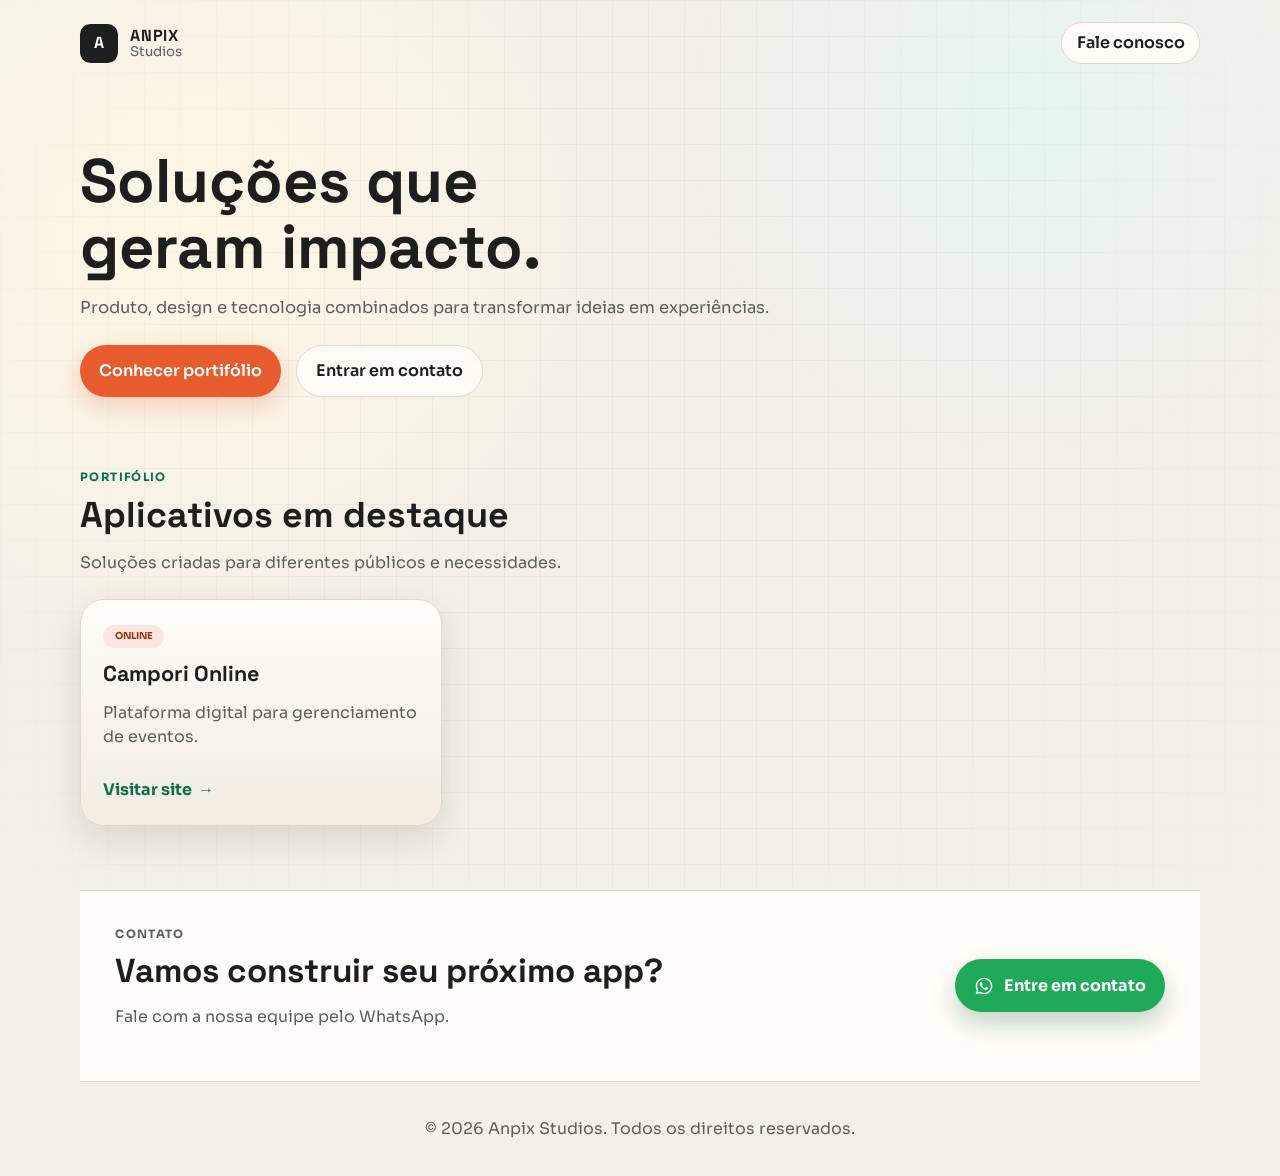
==== index.html @ c6283d39 "chore: improve texts" ====
<!doctype html>
<html lang="pt-BR">
  <head>
    <meta charset="UTF-8" />
    <meta name="viewport" content="width=device-width, initial-scale=1.0" />
    <title>Anpix Studios | Soluções que geram impacto</title>
    <meta
      name="description"
      content="Anpix Studios cria soluções digitais com foco na performance e experiência do usuário." />
    <link rel="preconnect" href="https://fonts.googleapis.com" />
    <link rel="preconnect" href="https://fonts.gstatic.com" crossorigin />
    <link
      href="https://fonts.googleapis.com/css2?family=Space+Grotesk:wght@400;500;700&family=Sora:wght@400;600;700&display=swap"
      rel="stylesheet"
    />
    <link rel="stylesheet" href="styles.css" />
  </head>
  <body>
    <div class="bg-pattern" aria-hidden="true"></div>

    <header class="hero">
      <nav class="topbar">
        <div class="logo" aria-label="Anpix Studios">
          <span class="logo-mark">A</span>
          <div class="logo-text">
            <strong>Anpix</strong>
            <small>Studios</small>
          </div>
        </div>
        <a class="contact-cta" href="#contato">Fale conosco</a>
      </nav>

      <section class="hero-content container">
        <!-- <p class="kicker">Anpix Studios</p> -->
        <h1>Soluções que geram impacto.</h1>
        <p> Produto, design e tecnologia combinados para transformar ideias em experiências. </p>
        <div class="hero-actions">
          <a href="#portfolio" class="btn btn-primary">Conhecer portifólio</a>
          <a href="#contato" class="btn btn-ghost">Entrar em contato</a>
        </div>
      </section>
    </header>

    <main>
      <section id="portfolio" class="portfolio container">
        <div class="section-header">
          <p class="kicker">Portifólio</p>
          <h2>Aplicativos em destaque</h2>
          <p>Soluções criadas para diferentes públicos e necessidades.</p>
        </div>

        <div class="cards-grid">
          <article class="app-card is-live" data-url="https://camporionline.org">
            <div class="app-badge">Online</div>
            <h3>Campori Online</h3>
            <p>Plataforma digital para gerenciamento de eventos.</p>
            <span class="card-link">Visitar site</span>
          </article>

          <!--
          <article class="app-card">
            <div class="app-badge app-badge-muted">Em atualização</div>
            <h3>App 02</h3>
            <p>
              Projeto mobile com foco em organização e colaboração para equipes
              modernas.
            </p>
            <span class="card-link card-link-muted">Site em breve</span>
          </article>

          <article class="app-card">
            <div class="app-badge app-badge-muted">Em atualização</div>
            <h3>App 03</h3>
            <p>
              Solução pensada para simplificar fluxos e melhorar resultados de
              negócios.
            </p>
            <span class="card-link card-link-muted">Site em breve</span>
          </article>
          -->
        </div>
      </section>
    </main>

    <section id="contato" class="contact container">
      <div>
        <p class="kicker">Contato</p>
        <h2>Vamos construir seu próximo app?</h2>
        <p>Fale com a nossa equipe pelo WhatsApp.</p>
      </div>
      <a
        class="btn-whatsapp"
        href="https://wa.me/5522998523176?text=Ol%C3%A1%2C%20Anpix%20Studios!%20Gostaria%20de%20falar%20sobre%20um%20projeto."
        target="_blank"
        rel="noopener noreferrer"
        aria-label="Conversar no WhatsApp"
      >
        <svg viewBox="0 0 24 24" fill="none" aria-hidden="true">
          <path
            d="M19.05 4.91A9.94 9.94 0 0 0 12.02 2C6.5 2 2 6.48 2 11.99c0 1.76.46 3.49 1.34 5.01L2 22l5.15-1.35a10 10 0 0 0 4.86 1.24h.01c5.52 0 10.01-4.49 10.01-10.01 0-2.67-1.04-5.17-2.98-6.97Zm-7.03 15.3h-.01a8.33 8.33 0 0 1-4.24-1.16l-.3-.18-3.06.8.82-2.98-.2-.31a8.28 8.28 0 0 1-1.28-4.4c0-4.57 3.72-8.29 8.3-8.29a8.2 8.2 0 0 1 5.87 2.43 8.23 8.23 0 0 1 2.42 5.87c0 4.58-3.72 8.3-8.32 8.3Zm4.56-6.22c-.25-.12-1.47-.72-1.7-.8-.23-.09-.4-.12-.57.12-.16.24-.65.8-.8.97-.14.17-.29.19-.54.07-.25-.12-1.06-.39-2.02-1.24-.74-.66-1.24-1.47-1.39-1.72-.15-.24-.02-.37.11-.49.11-.11.25-.29.37-.43.12-.14.16-.24.24-.4.08-.17.04-.31-.02-.43-.06-.12-.57-1.36-.77-1.86-.2-.48-.4-.42-.56-.43-.14-.01-.31-.01-.48-.01-.16 0-.43.06-.66.31-.23.24-.86.84-.86 2.05 0 1.2.88 2.37 1 2.53.12.16 1.74 2.66 4.22 3.73.59.26 1.05.42 1.41.53.59.19 1.12.16 1.54.1.47-.07 1.47-.6 1.68-1.18.2-.58.2-1.07.14-1.17-.05-.1-.22-.17-.47-.3Z"
            fill="currentColor"
          />
        </svg>
        <span>Entre em contato</span>
      </a>
    </section>

    <footer class="footer">
      <p>© <span id="currentYear"></span> Anpix Studios. Todos os direitos reservados.</p>
    </footer>

    <script src="script.js"></script>
  </body>
</html>
---- styles.css ----
:root {
  --bg: #f3f0e8;
  --surface: #fffdf8;
  --surface-2: #f2ece2;
  --text: #1d1f1e;
  --muted: #5b5f5d;
  --accent: #e65c2f;
  --accent-2: #0b6e4f;
  --line: #e1d8c9;
  --radius-lg: 24px;
  --radius-md: 16px;
  --shadow: 0 14px 36px rgba(37, 30, 18, 0.12);
}

* {
  box-sizing: border-box;
}

html,
body {
  margin: 0;
  padding: 0;
}

body {
  font-family: "Sora", sans-serif;
  background: radial-gradient(circle at 15% 20%, #fff7e5 0%, transparent 30%),
    radial-gradient(circle at 80% 10%, #e6f6ef 0%, transparent 25%),
    var(--bg);
  color: var(--text);
  min-height: 100vh;
  line-height: 1.5;
}

.bg-pattern {
  position: fixed;
  inset: 0;
  pointer-events: none;
  background-image: linear-gradient(
      to right,
      rgba(29, 31, 30, 0.04) 1px,
      transparent 1px
    ),
    linear-gradient(to bottom, rgba(29, 31, 30, 0.04) 1px, transparent 1px);
  background-size: 36px 36px;
  mask-image: radial-gradient(circle at center, black 45%, transparent 100%);
  z-index: -1;
}

.container {
  width: min(1120px, calc(100% - 2.5rem));
  margin: 0 auto;
}

.topbar {
  width: min(1120px, calc(100% - 2.5rem));
  margin: 0 auto;
  padding-top: 1.4rem;
  display: flex;
  justify-content: space-between;
  align-items: center;
}

.logo {
  display: flex;
  align-items: center;
  gap: 0.75rem;
}

.logo-mark {
  display: inline-grid;
  place-items: center;
  width: 2.4rem;
  height: 2.4rem;
  border-radius: 0.65rem;
  background: var(--text);
  color: var(--surface);
  font-family: "Space Grotesk", sans-serif;
  font-weight: 700;
}

.logo-text {
  display: flex;
  flex-direction: column;
  line-height: 1.1;
}

.logo-text strong {
  font-family: "Space Grotesk", sans-serif;
  font-size: 1rem;
  letter-spacing: 0.04em;
  text-transform: uppercase;
}

.logo-text small {
  color: var(--muted);
}

.hero {
  padding-bottom: 3.5rem;
}

.hero-content {
  padding-top: 4.5rem;
  animation: rise-in 0.7s ease both;
}

.kicker {
  margin: 0;
  text-transform: uppercase;
  letter-spacing: 0.12em;
  font-size: 0.72rem;
  color: var(--accent-2);
  font-weight: 700;
}

h1,
h2,
h3 {
  margin: 0;
  font-family: "Space Grotesk", sans-serif;
  line-height: 1.08;
}

h1 {
  max-width: 14ch;
  font-size: clamp(2.4rem, 4.8vw, 4.4rem);
  margin-top: 0.7rem;
}

.hero-content p {
  max-width: 58ch;
  color: var(--muted);
  margin-top: 1rem;
  font-size: 1.03rem;
}

.hero-actions {
  display: flex;
  gap: 0.9rem;
  margin-top: 1.5rem;
  flex-wrap: wrap;
}

.btn {
  display: inline-flex;
  align-items: center;
  justify-content: center;
  border-radius: 999px;
  padding: 0.8rem 1.2rem;
  text-decoration: none;
  font-weight: 600;
  transition: transform 0.2s ease, box-shadow 0.2s ease;
}

.btn:hover {
  transform: translateY(-2px);
}

.btn-primary {
  background: var(--accent);
  color: #fff;
  box-shadow: 0 8px 24px rgba(230, 92, 47, 0.28);
}

.btn-ghost {
  color: var(--text);
  border: 1px solid var(--line);
  background: color-mix(in srgb, var(--surface) 85%, transparent);
}

.contact-cta {
  text-decoration: none;
  color: var(--text);
  border: 1px solid var(--line);
  padding: 0.5rem 0.9rem;
  border-radius: 999px;
  font-weight: 600;
  background: color-mix(in srgb, var(--surface) 90%, transparent);
}

.portfolio {
  padding: 1rem 0 4rem;
}

.section-header h2 {
  margin-top: 0.65rem;
  font-size: clamp(1.6rem, 2.8vw, 2.8rem);
}

.section-header p:last-child {
  max-width: 58ch;
  color: var(--muted);
}

.cards-grid {
  display: grid;
  grid-template-columns: repeat(3, minmax(0, 1fr));
  gap: 1.1rem;
  margin-top: 1.5rem;
}

.app-card {
  background: linear-gradient(180deg, var(--surface), var(--surface-2));
  border: 1px solid var(--line);
  border-radius: var(--radius-lg);
  padding: 1.4rem;
  box-shadow: var(--shadow);
  transition: transform 0.25s ease, border-color 0.25s ease;
}

.app-card.is-live {
  cursor: pointer;
}

.app-card.is-live:hover {
  transform: translateY(-5px);
  border-color: color-mix(in srgb, var(--accent) 45%, var(--line));
}

.app-badge {
  display: inline-block;
  border-radius: 999px;
  padding: 0.25rem 0.7rem;
  background: color-mix(in srgb, var(--accent) 15%, white);
  font-size: 0.6rem;
  font-weight: 700;
  text-transform: uppercase;
  color: #972f11;
}

.app-badge-muted {
  color: var(--muted);
  background: color-mix(in srgb, var(--muted) 12%, white);
}

.app-card h3 {
  margin-top: 0.9rem;
  font-size: 1.35rem;
}

.app-card p {
  color: var(--muted);
}

.card-link {
  margin-top: 0.8rem;
  display: inline-flex;
  align-items: center;
  gap: 0.35rem;
  color: var(--accent-2);
  font-weight: 700;
}

.card-link::after {
  content: "→";
}

.card-link-muted {
  color: var(--muted);
}

.contact {
  border-top: 1px solid var(--line);
  border-bottom: 1px solid var(--line);
  background: color-mix(in srgb, var(--surface) 95%, transparent);
  display: flex;
  justify-content: space-between;
  align-items: center;
  gap: 1rem;
  padding: 2.2rem;
}

.contact h2 {
  margin-top: 0.65rem;
  font-size: clamp(1.4rem, 2.6vw, 2.4rem);
}

.contact p {
  color: var(--muted);
  max-width: 58ch;
}

.btn-whatsapp {
  display: inline-flex;
  align-items: center;
  gap: 0.6rem;
  padding: 0.9rem 1.2rem;
  border-radius: 999px;
  text-decoration: none;
  color: #fff;
  font-weight: 700;
  background: #1faa59;
  box-shadow: 0 12px 24px rgba(20, 97, 47, 0.25);
  transition: transform 0.2s ease;
  white-space: nowrap;
}

.btn-whatsapp:hover {
  transform: translateY(-2px);
}

.btn-whatsapp svg {
  width: 1.25rem;
  height: 1.25rem;
}

.footer {
  padding: 1.2rem;
  text-align: center;
  color: var(--muted);
}

@keyframes rise-in {
  from {
    opacity: 0;
    transform: translateY(16px);
  }
  to {
    opacity: 1;
    transform: translateY(0);
  }
}

@media (max-width: 900px) {
  .cards-grid {
    grid-template-columns: 1fr;
  }

  .contact {
    flex-direction: column;
    align-items: flex-start;
  }
}

@media (max-width: 640px) {
  .hero-content {
    padding-top: 3rem;
  }

  .topbar {
    padding-top: 1rem;
  }

  h1 {
    max-width: 100%;
  }

  .btn-whatsapp {
    width: 100%;
    justify-content: center;
  }

  .hero-actions {
    flex-direction: column;
    align-items: stretch;
  }
}
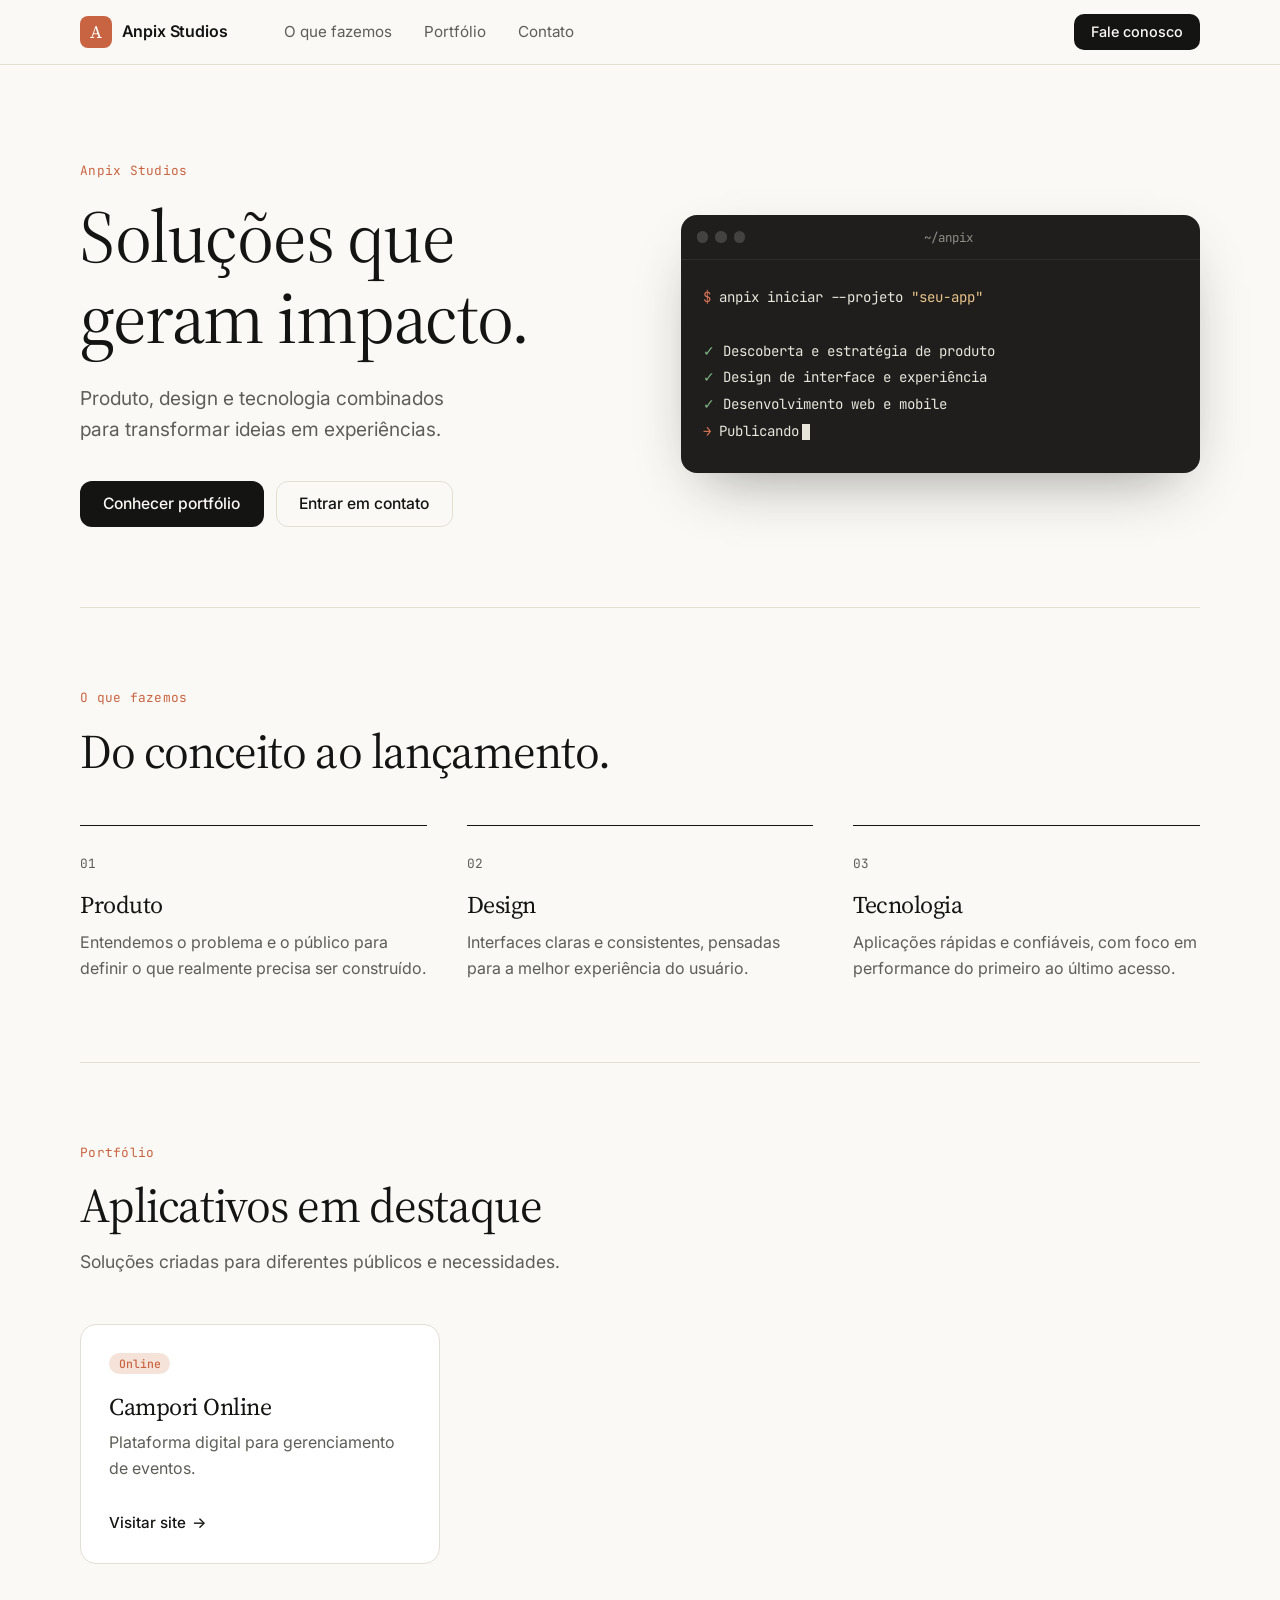
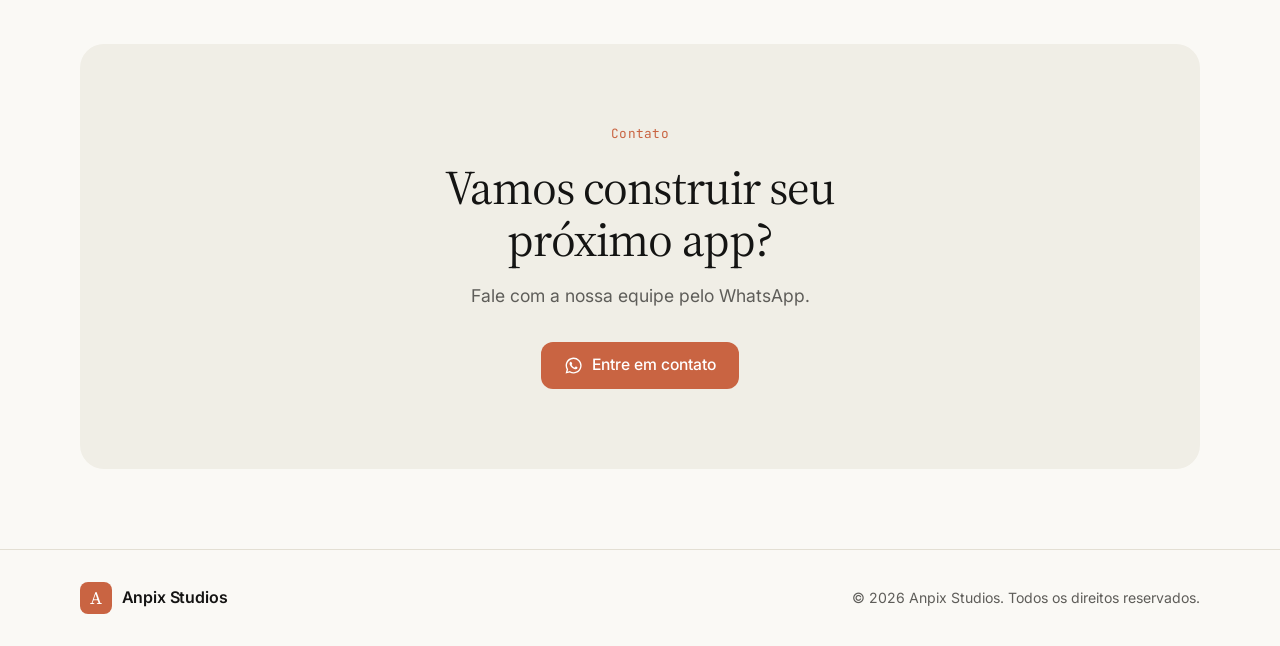
==== commit f1237140: "feat: redesign home page with new visual style Rebuild the landing page with a warm ivory palette, s" ====
--- a/index.html
+++ b/index.html
@@ -6,60 +6,119 @@
     <title>Anpix Studios | Soluções que geram impacto</title>
     <meta
       name="description"
-      content="Anpix Studios cria soluções digitais com foco na performance e experiência do usuário." />
+      content="Soluções digitais com foco na performance e experiência do usuário." />
+    <meta name="color-scheme" content="light dark" />
     <link rel="preconnect" href="https://fonts.googleapis.com" />
     <link rel="preconnect" href="https://fonts.gstatic.com" crossorigin />
     <link
-      href="https://fonts.googleapis.com/css2?family=Space+Grotesk:wght@400;500;700&family=Sora:wght@400;600;700&display=swap"
-      rel="stylesheet"
-    />
+      href="https://fonts.googleapis.com/css2?family=Inter:wght@400;500;600&family=JetBrains+Mono:wght@400;500&family=Source+Serif+4:opsz,wght@8..60,400;8..60,500&display=swap"
+      rel="stylesheet" />
     <link rel="stylesheet" href="styles.css" />
   </head>
   <body>
-    <div class="bg-pattern" aria-hidden="true"></div>
+    <header class="site-header">
+      <nav class="nav container" aria-label="Principal">
+        <a class="logo" href="#topo" aria-label="Anpix Studios, início">
+          <!-- Placeholder: substituir pela logo oficial da empresa -->
+          <span class="logo-mark" aria-hidden="true">A</span>
+          <span class="logo-text">Anpix Studios</span>
+        </a>
+        <ul class="nav-links">
+          <li><a href="#servicos">O que fazemos</a></li>
+          <li><a href="#portfolio">Portfólio</a></li>
+          <li><a href="#contato">Contato</a></li>
+        </ul>
+        <a class="btn btn-dark btn-sm" href="#contato">Fale conosco</a>
+      </nav>
+    </header>
 
-    <header class="hero">
-      <nav class="topbar">
-        <div class="logo" aria-label="Anpix Studios">
-          <span class="logo-mark">A</span>
-          <div class="logo-text">
-            <strong>Anpix</strong>
-            <small>Studios</small>
+    <main id="topo">
+      <section class="hero container">
+        <div class="hero-copy">
+          <p class="eyebrow">Anpix Studios</p>
+          <h1>Soluções que geram impacto.</h1>
+          <p class="lead">
+            Produto, design e tecnologia combinados para transformar ideias em experiências.
+          </p>
+          <div class="hero-actions">
+            <a href="#portfolio" class="btn btn-dark">Conhecer portfólio</a>
+            <a href="#contato" class="btn btn-outline">Entrar em contato</a>
           </div>
         </div>
-        <a class="contact-cta" href="#contato">Fale conosco</a>
-      </nav>
 
-      <section class="hero-content container">
-        <!-- <p class="kicker">Anpix Studios</p> -->
-        <h1>Soluções que geram impacto.</h1>
-        <p> Produto, design e tecnologia combinados para transformar ideias em experiências. </p>
-        <div class="hero-actions">
-          <a href="#portfolio" class="btn btn-primary">Conhecer portifólio</a>
-          <a href="#contato" class="btn btn-ghost">Entrar em contato</a>
+        <div
+          class="terminal"
+          role="img"
+          aria-label="Ilustração de um terminal com as etapas de um projeto">
+          <div class="terminal-bar" aria-hidden="true">
+            <span></span><span></span><span></span>
+            <p>~/anpix</p>
+          </div>
+          <pre
+            class="terminal-body"
+            aria-hidden="true"><span class="t-prompt">$</span> anpix iniciar --projeto <span class="t-string">"seu-app"</span>
+
+<span class="t-ok">✓</span> Descoberta e estratégia de produto
+<span class="t-ok">✓</span> Design de interface e experiência
+<span class="t-ok">✓</span> Desenvolvimento web e mobile
+<span class="t-accent">→</span> Publicando<span class="t-cursor"></span></pre>
         </div>
       </section>
-    </header>
 
-    <main>
-      <section id="portfolio" class="portfolio container">
+      <section id="servicos" class="section container">
         <div class="section-header">
-          <p class="kicker">Portifólio</p>
+          <p class="eyebrow">O que fazemos</p>
+          <h2>Do conceito ao lançamento.</h2>
+        </div>
+
+        <div class="features">
+          <article class="feature">
+            <span class="feature-index">01</span>
+            <h3>Produto</h3>
+            <p
+              >Entendemos o problema e o público para definir o que realmente precisa ser
+              construído.</p
+            >
+          </article>
+          <article class="feature">
+            <span class="feature-index">02</span>
+            <h3>Design</h3>
+            <p>Interfaces claras e consistentes, pensadas para a melhor experiência do usuário.</p>
+          </article>
+          <article class="feature">
+            <span class="feature-index">03</span>
+            <h3>Tecnologia</h3>
+            <p
+              >Aplicações rápidas e confiáveis, com foco em performance do primeiro ao último
+              acesso.</p
+            >
+          </article>
+        </div>
+      </section>
+
+      <section id="portfolio" class="section container">
+        <div class="section-header">
+          <p class="eyebrow">Portfólio</p>
           <h2>Aplicativos em destaque</h2>
           <p>Soluções criadas para diferentes públicos e necessidades.</p>
         </div>
 
         <div class="cards-grid">
-          <article class="app-card is-live" data-url="https://camporionline.org">
-            <div class="app-badge">Online</div>
+          <a
+            class="app-card is-live"
+            href="https://camporionline.org"
+            target="_blank"
+            rel="noopener noreferrer"
+            aria-label="Abrir site do Campori Online">
+            <span class="app-badge">Online</span>
             <h3>Campori Online</h3>
             <p>Plataforma digital para gerenciamento de eventos.</p>
             <span class="card-link">Visitar site</span>
-          </article>
+          </a>
 
           <!--
           <article class="app-card">
-            <div class="app-badge app-badge-muted">Em atualização</div>
+            <span class="app-badge app-badge-muted">Em atualização</span>
             <h3>App 02</h3>
             <p>
               Projeto mobile com foco em organização e colaboração para equipes
@@ -69,7 +128,7 @@
           </article>
 
           <article class="app-card">
-            <div class="app-badge app-badge-muted">Em atualização</div>
+            <span class="app-badge app-badge-muted">Em atualização</span>
             <h3>App 03</h3>
             <p>
               Solução pensada para simplificar fluxos e melhorar resultados de
@@ -80,33 +139,35 @@
           -->
         </div>
       </section>
+
+      <section id="contato" class="cta container">
+        <p class="eyebrow">Contato</p>
+        <h2>Vamos construir seu próximo app?</h2>
+        <p>Fale com a nossa equipe pelo WhatsApp.</p>
+        <a
+          class="btn btn-accent"
+          href="https://wa.me/5522998523176?text=Ol%C3%A1%2C%20Anpix%20Studios!%20Gostaria%20de%20falar%20sobre%20um%20projeto."
+          target="_blank"
+          rel="noopener noreferrer"
+          aria-label="Conversar no WhatsApp">
+          <svg viewBox="0 0 24 24" fill="none" aria-hidden="true">
+            <path
+              d="M19.05 4.91A9.94 9.94 0 0 0 12.02 2C6.5 2 2 6.48 2 11.99c0 1.76.46 3.49 1.34 5.01L2 22l5.15-1.35a10 10 0 0 0 4.86 1.24h.01c5.52 0 10.01-4.49 10.01-10.01 0-2.67-1.04-5.17-2.98-6.97Zm-7.03 15.3h-.01a8.33 8.33 0 0 1-4.24-1.16l-.3-.18-3.06.8.82-2.98-.2-.31a8.28 8.28 0 0 1-1.28-4.4c0-4.57 3.72-8.29 8.3-8.29a8.2 8.2 0 0 1 5.87 2.43 8.23 8.23 0 0 1 2.42 5.87c0 4.58-3.72 8.3-8.32 8.3Zm4.56-6.22c-.25-.12-1.47-.72-1.7-.8-.23-.09-.4-.12-.57.12-.16.24-.65.8-.8.97-.14.17-.29.19-.54.07-.25-.12-1.06-.39-2.02-1.24-.74-.66-1.24-1.47-1.39-1.72-.15-.24-.02-.37.11-.49.11-.11.25-.29.37-.43.12-.14.16-.24.24-.4.08-.17.04-.31-.02-.43-.06-.12-.57-1.36-.77-1.86-.2-.48-.4-.42-.56-.43-.14-.01-.31-.01-.48-.01-.16 0-.43.06-.66.31-.23.24-.86.84-.86 2.05 0 1.2.88 2.37 1 2.53.12.16 1.74 2.66 4.22 3.73.59.26 1.05.42 1.41.53.59.19 1.12.16 1.54.1.47-.07 1.47-.6 1.68-1.18.2-.58.2-1.07.14-1.17-.05-.1-.22-.17-.47-.3Z"
+              fill="currentColor" />
+          </svg>
+          <span>Entre em contato</span>
+        </a>
+      </section>
     </main>
 
-    <section id="contato" class="contact container">
-      <div>
-        <p class="kicker">Contato</p>
-        <h2>Vamos construir seu próximo app?</h2>
-        <p>Fale com a nossa equipe pelo WhatsApp.</p>
+    <footer class="footer">
+      <div class="footer-inner container">
+        <a class="logo" href="#topo" aria-label="Anpix Studios, voltar ao topo">
+          <span class="logo-mark" aria-hidden="true">A</span>
+          <span class="logo-text">Anpix Studios</span>
+        </a>
+        <p>© <span id="currentYear"></span> Anpix Studios. Todos os direitos reservados.</p>
       </div>
-      <a
-        class="btn-whatsapp"
-        href="https://wa.me/5522998523176?text=Ol%C3%A1%2C%20Anpix%20Studios!%20Gostaria%20de%20falar%20sobre%20um%20projeto."
-        target="_blank"
-        rel="noopener noreferrer"
-        aria-label="Conversar no WhatsApp"
-      >
-        <svg viewBox="0 0 24 24" fill="none" aria-hidden="true">
-          <path
-            d="M19.05 4.91A9.94 9.94 0 0 0 12.02 2C6.5 2 2 6.48 2 11.99c0 1.76.46 3.49 1.34 5.01L2 22l5.15-1.35a10 10 0 0 0 4.86 1.24h.01c5.52 0 10.01-4.49 10.01-10.01 0-2.67-1.04-5.17-2.98-6.97Zm-7.03 15.3h-.01a8.33 8.33 0 0 1-4.24-1.16l-.3-.18-3.06.8.82-2.98-.2-.31a8.28 8.28 0 0 1-1.28-4.4c0-4.57 3.72-8.29 8.3-8.29a8.2 8.2 0 0 1 5.87 2.43 8.23 8.23 0 0 1 2.42 5.87c0 4.58-3.72 8.3-8.32 8.3Zm4.56-6.22c-.25-.12-1.47-.72-1.7-.8-.23-.09-.4-.12-.57.12-.16.24-.65.8-.8.97-.14.17-.29.19-.54.07-.25-.12-1.06-.39-2.02-1.24-.74-.66-1.24-1.47-1.39-1.72-.15-.24-.02-.37.11-.49.11-.11.25-.29.37-.43.12-.14.16-.24.24-.4.08-.17.04-.31-.02-.43-.06-.12-.57-1.36-.77-1.86-.2-.48-.4-.42-.56-.43-.14-.01-.31-.01-.48-.01-.16 0-.43.06-.66.31-.23.24-.86.84-.86 2.05 0 1.2.88 2.37 1 2.53.12.16 1.74 2.66 4.22 3.73.59.26 1.05.42 1.41.53.59.19 1.12.16 1.54.1.47-.07 1.47-.6 1.68-1.18.2-.58.2-1.07.14-1.17-.05-.1-.22-.17-.47-.3Z"
-            fill="currentColor"
-          />
-        </svg>
-        <span>Entre em contato</span>
-      </a>
-    </section>
-
-    <footer class="footer">
-      <p>© <span id="currentYear"></span> Anpix Studios. Todos os direitos reservados.</p>
     </footer>
 
     <script src="script.js"></script>
--- a/styles.css
+++ b/styles.css
@@ -1,19 +1,50 @@
 :root {
-  --bg: #f3f0e8;
-  --surface: #fffdf8;
-  --surface-2: #f2ece2;
-  --text: #1d1f1e;
-  --muted: #5b5f5d;
-  --accent: #e65c2f;
-  --accent-2: #0b6e4f;
-  --line: #e1d8c9;
-  --radius-lg: 24px;
-  --radius-md: 16px;
-  --shadow: 0 14px 36px rgba(37, 30, 18, 0.12);
+  --bg: #faf9f5;
+  --surface: #ffffff;
+  --surface-2: #f0eee6;
+  --text: #141413;
+  --muted: #5e5d59;
+  --line: #e3dfd3;
+  --accent: #c96442;
+  --accent-hover: #b4553a;
+  --accent-soft: #f5e3da;
+  --btn-dark-bg: #141413;
+  --btn-dark-text: #faf9f5;
+  --terminal-bg: #1f1e1d;
+  --terminal-text: #e8e6dc;
+  --terminal-muted: #8f8d85;
+  --ok: #7fb685;
+  --radius-lg: 16px;
+  --radius-md: 12px;
+  --font-serif: "Source Serif 4", Georgia, serif;
+  --font-sans: "Inter", system-ui, sans-serif;
+  --font-mono: "JetBrains Mono", ui-monospace, monospace;
+}
+
+@media (prefers-color-scheme: dark) {
+  :root {
+    --bg: #1a1918;
+    --surface: #242321;
+    --surface-2: #2b2a27;
+    --text: #f0eee6;
+    --muted: #a8a59b;
+    --line: #3a3835;
+    --accent: #d97757;
+    --accent-hover: #e48a6b;
+    --accent-soft: #3a2a23;
+    --btn-dark-bg: #f0eee6;
+    --btn-dark-text: #1a1918;
+    --terminal-bg: #121211;
+  }
 }
 
 * {
   box-sizing: border-box;
+}
+
+html {
+  scroll-behavior: smooth;
+  scroll-padding-top: 5rem;
 }
 
 html,
@@ -23,28 +54,15 @@
 }
 
 body {
-  font-family: "Sora", sans-serif;
-  background: radial-gradient(circle at 15% 20%, #fff7e5 0%, transparent 30%),
-    radial-gradient(circle at 80% 10%, #e6f6ef 0%, transparent 25%),
-    var(--bg);
+  font-family: var(--font-sans);
+  background: var(--bg);
   color: var(--text);
-  min-height: 100vh;
-  line-height: 1.5;
-}
-
-.bg-pattern {
-  position: fixed;
-  inset: 0;
-  pointer-events: none;
-  background-image: linear-gradient(
-      to right,
-      rgba(29, 31, 30, 0.04) 1px,
-      transparent 1px
-    ),
-    linear-gradient(to bottom, rgba(29, 31, 30, 0.04) 1px, transparent 1px);
-  background-size: 36px 36px;
-  mask-image: radial-gradient(circle at center, black 45%, transparent 100%);
-  z-index: -1;
+  line-height: 1.6;
+  -webkit-font-smoothing: antialiased;
+}
+
+a {
+  color: inherit;
 }
 
 .container {
@@ -52,269 +70,414 @@
   margin: 0 auto;
 }
 
-.topbar {
-  width: min(1120px, calc(100% - 2.5rem));
-  margin: 0 auto;
-  padding-top: 1.4rem;
-  display: flex;
-  justify-content: space-between;
-  align-items: center;
-}
-
-.logo {
+/* Header */
+
+.site-header {
+  position: sticky;
+  top: 0;
+  z-index: 10;
+  background: color-mix(in srgb, var(--bg) 88%, transparent);
+  backdrop-filter: blur(10px);
+  border-bottom: 1px solid var(--line);
+}
+
+.nav {
   display: flex;
   align-items: center;
-  gap: 0.75rem;
+  justify-content: space-between;
+  gap: 1.5rem;
+  height: 4rem;
+}
+
+.logo {
+  display: inline-flex;
+  align-items: center;
+  gap: 0.6rem;
+  text-decoration: none;
 }
 
 .logo-mark {
   display: inline-grid;
   place-items: center;
-  width: 2.4rem;
-  height: 2.4rem;
-  border-radius: 0.65rem;
-  background: var(--text);
-  color: var(--surface);
-  font-family: "Space Grotesk", sans-serif;
-  font-weight: 700;
+  width: 2rem;
+  height: 2rem;
+  border-radius: 8px;
+  background: var(--accent);
+  color: #fff;
+  font-family: var(--font-serif);
+  font-size: 1.1rem;
 }
 
 .logo-text {
+  font-weight: 600;
+  letter-spacing: -0.01em;
+}
+
+.nav-links {
   display: flex;
-  flex-direction: column;
-  line-height: 1.1;
-}
-
-.logo-text strong {
-  font-family: "Space Grotesk", sans-serif;
-  font-size: 1rem;
-  letter-spacing: 0.04em;
-  text-transform: uppercase;
-}
-
-.logo-text small {
-  color: var(--muted);
-}
-
-.hero {
-  padding-bottom: 3.5rem;
-}
-
-.hero-content {
-  padding-top: 4.5rem;
-  animation: rise-in 0.7s ease both;
-}
-
-.kicker {
-  margin: 0;
-  text-transform: uppercase;
-  letter-spacing: 0.12em;
-  font-size: 0.72rem;
-  color: var(--accent-2);
-  font-weight: 700;
-}
+  gap: 2rem;
+  margin: 0 auto 0 2rem;
+  padding: 0;
+  list-style: none;
+}
+
+.nav-links a {
+  text-decoration: none;
+  color: var(--muted);
+  font-size: 0.95rem;
+  transition: color 0.2s ease;
+}
+
+.nav-links a:hover {
+  color: var(--text);
+}
+
+/* Buttons */
+
+.btn {
+  display: inline-flex;
+  align-items: center;
+  justify-content: center;
+  gap: 0.55rem;
+  padding: 0.8rem 1.4rem;
+  border-radius: var(--radius-md);
+  border: 1px solid transparent;
+  font: 500 0.98rem / 1.2 var(--font-sans);
+  text-decoration: none;
+  white-space: nowrap;
+  transition:
+    background-color 0.2s ease,
+    border-color 0.2s ease,
+    color 0.2s ease;
+}
+
+.btn-sm {
+  padding: 0.55rem 1rem;
+  font-size: 0.9rem;
+  border-radius: 10px;
+}
+
+.btn-dark {
+  background: var(--btn-dark-bg);
+  color: var(--btn-dark-text);
+}
+
+.btn-dark:hover {
+  background: color-mix(in srgb, var(--btn-dark-bg) 82%, var(--bg));
+}
+
+.btn-outline {
+  border-color: var(--line);
+  color: var(--text);
+  background: transparent;
+}
+
+.btn-outline:hover {
+  background: var(--surface-2);
+}
+
+.btn-accent {
+  background: var(--accent);
+  color: #fff;
+}
+
+.btn-accent:hover {
+  background: var(--accent-hover);
+}
+
+.btn svg {
+  width: 1.2rem;
+  height: 1.2rem;
+}
+
+.btn:focus-visible,
+.app-card:focus-visible,
+.nav-links a:focus-visible,
+.logo:focus-visible {
+  outline: 2px solid var(--accent);
+  outline-offset: 3px;
+}
+
+/* Typography */
 
 h1,
 h2,
 h3 {
   margin: 0;
-  font-family: "Space Grotesk", sans-serif;
-  line-height: 1.08;
+  font-family: var(--font-serif);
+  font-weight: 400;
+  letter-spacing: -0.02em;
+  line-height: 1.1;
 }
 
 h1 {
-  max-width: 14ch;
-  font-size: clamp(2.4rem, 4.8vw, 4.4rem);
-  margin-top: 0.7rem;
-}
-
-.hero-content p {
-  max-width: 58ch;
-  color: var(--muted);
-  margin-top: 1rem;
-  font-size: 1.03rem;
+  font-size: clamp(2.6rem, 6vw, 4.6rem);
+}
+
+h2 {
+  font-size: clamp(2rem, 4vw, 3rem);
+}
+
+h3 {
+  font-size: 1.5rem;
+}
+
+.eyebrow {
+  margin: 0 0 1rem;
+  font-family: var(--font-mono);
+  font-size: 0.8rem;
+  color: var(--accent);
+  letter-spacing: 0.02em;
+}
+
+.lead {
+  max-width: 34ch;
+  margin: 1.5rem 0 0;
+  font-size: 1.2rem;
+  color: var(--muted);
+}
+
+/* Hero */
+
+.hero {
+  display: grid;
+  grid-template-columns: 1.05fr 1fr;
+  align-items: center;
+  gap: 3.5rem;
+  padding: 6rem 0 5rem;
+}
+
+.hero-copy {
+  animation: rise-in 0.6s ease both;
 }
 
 .hero-actions {
   display: flex;
-  gap: 0.9rem;
-  margin-top: 1.5rem;
   flex-wrap: wrap;
-}
-
-.btn {
-  display: inline-flex;
+  gap: 0.75rem;
+  margin-top: 2.25rem;
+}
+
+.terminal {
+  border-radius: var(--radius-lg);
+  background: var(--terminal-bg);
+  color: var(--terminal-text);
+  overflow: hidden;
+  box-shadow: 0 24px 60px -24px rgba(20, 20, 19, 0.45);
+  animation: rise-in 0.6s 0.15s ease both;
+}
+
+.terminal-bar {
+  display: flex;
   align-items: center;
-  justify-content: center;
-  border-radius: 999px;
-  padding: 0.8rem 1.2rem;
-  text-decoration: none;
-  font-weight: 600;
-  transition: transform 0.2s ease, box-shadow 0.2s ease;
-}
-
-.btn:hover {
-  transform: translateY(-2px);
-}
-
-.btn-primary {
-  background: var(--accent);
-  color: #fff;
-  box-shadow: 0 8px 24px rgba(230, 92, 47, 0.28);
-}
-
-.btn-ghost {
-  color: var(--text);
-  border: 1px solid var(--line);
-  background: color-mix(in srgb, var(--surface) 85%, transparent);
-}
-
-.contact-cta {
-  text-decoration: none;
-  color: var(--text);
-  border: 1px solid var(--line);
-  padding: 0.5rem 0.9rem;
-  border-radius: 999px;
-  font-weight: 600;
-  background: color-mix(in srgb, var(--surface) 90%, transparent);
-}
-
-.portfolio {
-  padding: 1rem 0 4rem;
-}
-
-.section-header h2 {
-  margin-top: 0.65rem;
-  font-size: clamp(1.6rem, 2.8vw, 2.8rem);
-}
-
-.section-header p:last-child {
-  max-width: 58ch;
-  color: var(--muted);
-}
+  gap: 0.45rem;
+  padding: 0.85rem 1rem;
+  border-bottom: 1px solid rgba(255, 255, 255, 0.07);
+}
+
+.terminal-bar span {
+  width: 0.7rem;
+  height: 0.7rem;
+  border-radius: 50%;
+  background: rgba(255, 255, 255, 0.16);
+}
+
+.terminal-bar p {
+  margin: 0 auto;
+  padding-right: 2.5rem;
+  font: 0.78rem var(--font-mono);
+  color: var(--terminal-muted);
+}
+
+.terminal-body {
+  margin: 0;
+  padding: 1.5rem 1.4rem 1.8rem;
+  font: 0.88rem / 1.9 var(--font-mono);
+  white-space: pre-wrap;
+}
+
+.t-prompt,
+.t-accent {
+  color: #d97757;
+}
+
+.t-string {
+  color: #e8c48a;
+}
+
+.t-ok {
+  color: var(--ok);
+}
+
+.t-cursor {
+  display: inline-block;
+  width: 0.55em;
+  height: 1.1em;
+  margin-left: 0.2em;
+  vertical-align: text-bottom;
+  background: var(--terminal-text);
+  animation: blink 1.1s steps(1) infinite;
+}
+
+/* Sections */
+
+.section {
+  padding: 5rem 0;
+  border-top: 1px solid var(--line);
+}
+
+.section-header {
+  max-width: 640px;
+  margin-bottom: 3rem;
+}
+
+.section-header p:not(.eyebrow) {
+  margin: 1rem 0 0;
+  font-size: 1.1rem;
+  color: var(--muted);
+}
+
+.features {
+  display: grid;
+  grid-template-columns: repeat(3, minmax(0, 1fr));
+  gap: 2.5rem;
+}
+
+.feature {
+  padding-top: 1.5rem;
+  border-top: 1px solid var(--text);
+}
+
+.feature-index {
+  font: 0.8rem var(--font-mono);
+  color: var(--muted);
+}
+
+.feature h3 {
+  margin-top: 1rem;
+}
+
+.feature p {
+  margin: 0.75rem 0 0;
+  color: var(--muted);
+}
+
+/* Portfolio */
 
 .cards-grid {
   display: grid;
   grid-template-columns: repeat(3, minmax(0, 1fr));
-  gap: 1.1rem;
-  margin-top: 1.5rem;
+  gap: 1.25rem;
 }
 
 .app-card {
-  background: linear-gradient(180deg, var(--surface), var(--surface-2));
+  display: flex;
+  flex-direction: column;
+  align-items: flex-start;
+  min-height: 240px;
+  padding: 1.75rem;
   border: 1px solid var(--line);
   border-radius: var(--radius-lg);
-  padding: 1.4rem;
-  box-shadow: var(--shadow);
-  transition: transform 0.25s ease, border-color 0.25s ease;
-}
-
-.app-card.is-live {
-  cursor: pointer;
+  background: var(--surface);
+  text-decoration: none;
+  transition:
+    border-color 0.2s ease,
+    transform 0.2s ease;
 }
 
 .app-card.is-live:hover {
-  transform: translateY(-5px);
-  border-color: color-mix(in srgb, var(--accent) 45%, var(--line));
+  border-color: var(--accent);
+  transform: translateY(-3px);
 }
 
 .app-badge {
-  display: inline-block;
+  padding: 0.2rem 0.6rem;
   border-radius: 999px;
-  padding: 0.25rem 0.7rem;
-  background: color-mix(in srgb, var(--accent) 15%, white);
-  font-size: 0.6rem;
-  font-weight: 700;
-  text-transform: uppercase;
-  color: #972f11;
+  background: var(--accent-soft);
+  color: var(--accent);
+  font: 500 0.72rem var(--font-mono);
 }
 
 .app-badge-muted {
-  color: var(--muted);
-  background: color-mix(in srgb, var(--muted) 12%, white);
+  background: var(--surface-2);
+  color: var(--muted);
 }
 
 .app-card h3 {
-  margin-top: 0.9rem;
-  font-size: 1.35rem;
+  margin-top: 1.25rem;
 }
 
 .app-card p {
+  margin: 0.6rem 0 1.5rem;
   color: var(--muted);
 }
 
 .card-link {
-  margin-top: 0.8rem;
+  margin-top: auto;
   display: inline-flex;
-  align-items: center;
-  gap: 0.35rem;
-  color: var(--accent-2);
-  font-weight: 700;
+  gap: 0.4rem;
+  font-weight: 500;
+  font-size: 0.95rem;
 }
 
 .card-link::after {
   content: "→";
+  transition: transform 0.2s ease;
+}
+
+.app-card.is-live:hover .card-link::after {
+  transform: translateX(3px);
 }
 
 .card-link-muted {
   color: var(--muted);
 }
 
-.contact {
+/* Contact CTA */
+
+.cta {
+  margin-bottom: 5rem;
+  padding: 5rem 2rem;
+  border-radius: 24px;
+  background: var(--surface-2);
+  text-align: center;
+}
+
+.cta h2 {
+  max-width: 18ch;
+  margin: 0 auto;
+}
+
+.cta p:not(.eyebrow) {
+  margin: 1rem 0 2rem;
+  font-size: 1.1rem;
+  color: var(--muted);
+}
+
+/* Footer */
+
+.footer {
   border-top: 1px solid var(--line);
-  border-bottom: 1px solid var(--line);
-  background: color-mix(in srgb, var(--surface) 95%, transparent);
+}
+
+.footer-inner {
   display: flex;
+  align-items: center;
   justify-content: space-between;
-  align-items: center;
   gap: 1rem;
-  padding: 2.2rem;
-}
-
-.contact h2 {
-  margin-top: 0.65rem;
-  font-size: clamp(1.4rem, 2.6vw, 2.4rem);
-}
-
-.contact p {
-  color: var(--muted);
-  max-width: 58ch;
-}
-
-.btn-whatsapp {
-  display: inline-flex;
-  align-items: center;
-  gap: 0.6rem;
-  padding: 0.9rem 1.2rem;
-  border-radius: 999px;
-  text-decoration: none;
-  color: #fff;
-  font-weight: 700;
-  background: #1faa59;
-  box-shadow: 0 12px 24px rgba(20, 97, 47, 0.25);
-  transition: transform 0.2s ease;
-  white-space: nowrap;
-}
-
-.btn-whatsapp:hover {
-  transform: translateY(-2px);
-}
-
-.btn-whatsapp svg {
-  width: 1.25rem;
-  height: 1.25rem;
-}
-
-.footer {
-  padding: 1.2rem;
-  text-align: center;
+  padding: 2rem 0;
+}
+
+.footer p {
+  margin: 0;
+  font-size: 0.88rem;
   color: var(--muted);
 }
 
 @keyframes rise-in {
   from {
     opacity: 0;
-    transform: translateY(16px);
+    transform: translateY(14px);
   }
   to {
     opacity: 1;
@@ -322,37 +485,69 @@
   }
 }
 
+@keyframes blink {
+  50% {
+    opacity: 0;
+  }
+}
+
+@media (prefers-reduced-motion: reduce) {
+  *,
+  *::before,
+  *::after {
+    animation: none !important;
+    transition: none !important;
+  }
+
+  html {
+    scroll-behavior: auto;
+  }
+}
+
 @media (max-width: 900px) {
+  .hero {
+    grid-template-columns: 1fr;
+    padding: 4rem 0 3.5rem;
+  }
+
+  .features,
   .cards-grid {
     grid-template-columns: 1fr;
   }
 
-  .contact {
-    flex-direction: column;
-    align-items: flex-start;
+  .nav-links {
+    display: none;
   }
 }
 
 @media (max-width: 640px) {
-  .hero-content {
-    padding-top: 3rem;
-  }
-
-  .topbar {
-    padding-top: 1rem;
-  }
-
-  h1 {
-    max-width: 100%;
-  }
-
-  .btn-whatsapp {
-    width: 100%;
-    justify-content: center;
+  .container {
+    width: calc(100% - 2rem);
   }
 
   .hero-actions {
     flex-direction: column;
     align-items: stretch;
   }
-}
+
+  .terminal-body {
+    font-size: 0.78rem;
+  }
+
+  .section {
+    padding: 3.5rem 0;
+  }
+
+  .cta {
+    padding: 3.5rem 1.25rem;
+  }
+
+  .cta .btn {
+    width: 100%;
+  }
+
+  .footer-inner {
+    flex-direction: column;
+    text-align: center;
+  }
+}
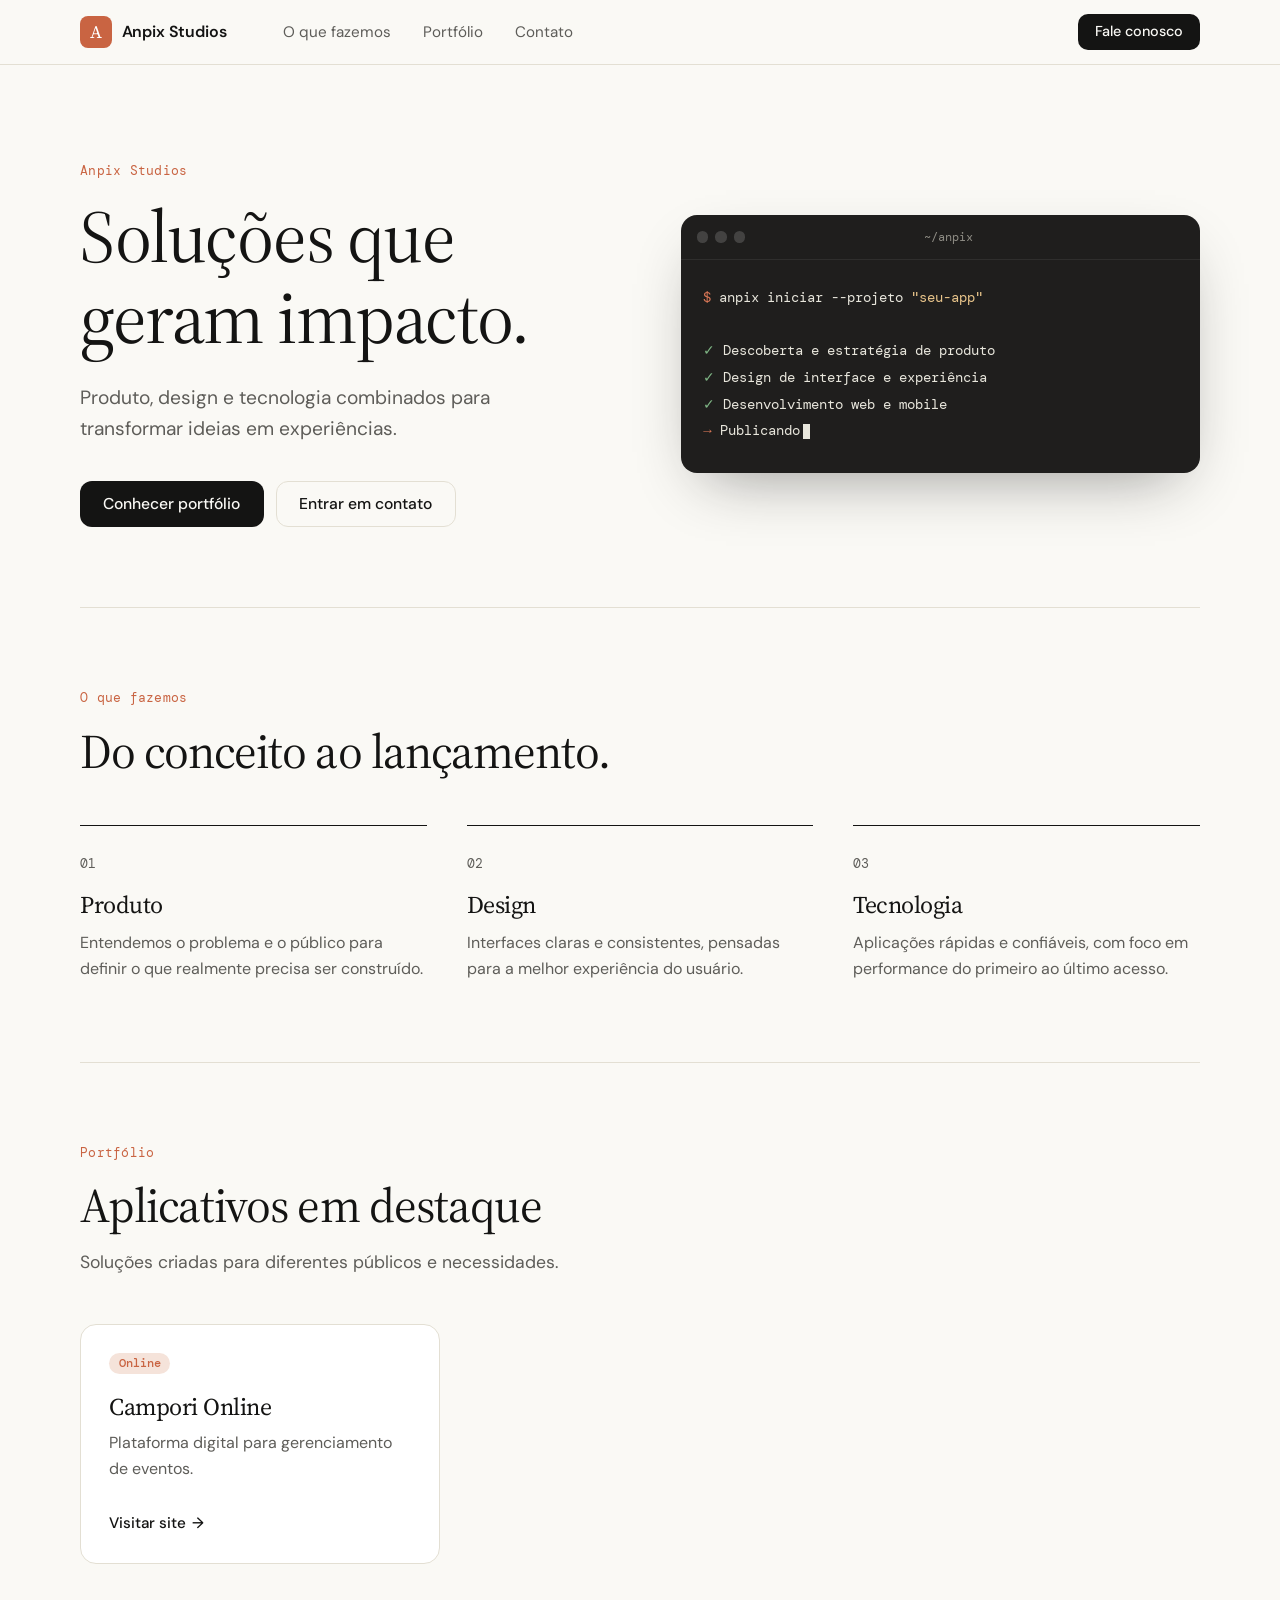
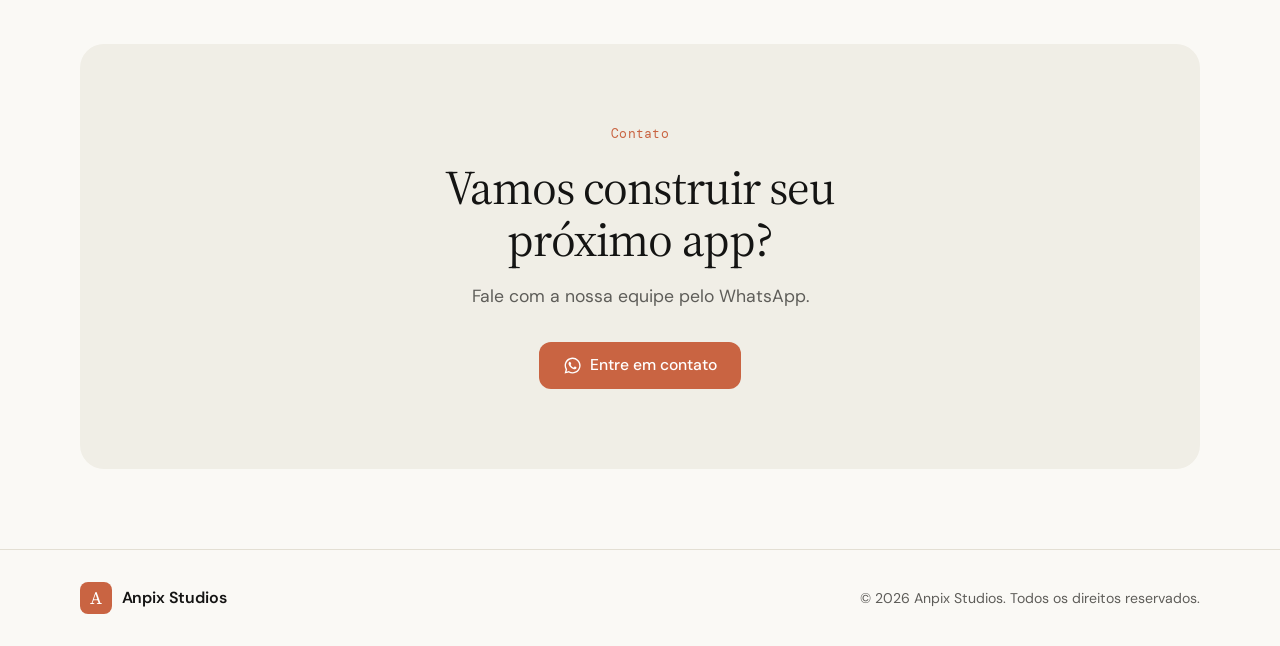
==== commit 2704d4b3: "style: switch to DM Sans and DM Mono typefaces Co-Authored-By: Claude Opus 5.5 <noreply@anthropic.co" ====
--- a/index.html
+++ b/index.html
@@ -11,7 +11,7 @@
     <link rel="preconnect" href="https://fonts.googleapis.com" />
     <link rel="preconnect" href="https://fonts.gstatic.com" crossorigin />
     <link
-      href="https://fonts.googleapis.com/css2?family=Inter:wght@400;500;600&family=JetBrains+Mono:wght@400;500&family=Source+Serif+4:opsz,wght@8..60,400;8..60,500&display=swap"
+      href="https://fonts.googleapis.com/css2?family=DM+Mono:wght@400;500&family=DM+Sans:opsz,wght@9..40,400;9..40,500;9..40,600&family=Source+Serif+4:opsz,wght@8..60,400;8..60,500&display=swap"
       rel="stylesheet" />
     <link rel="stylesheet" href="styles.css" />
   </head>
--- a/styles.css
+++ b/styles.css
@@ -17,8 +17,8 @@
   --radius-lg: 16px;
   --radius-md: 12px;
   --font-serif: "Source Serif 4", Georgia, serif;
-  --font-sans: "Inter", system-ui, sans-serif;
-  --font-mono: "JetBrains Mono", ui-monospace, monospace;
+  --font-sans: "DM Sans", system-ui, sans-serif;
+  --font-mono: "DM Mono", ui-monospace, monospace;
 }
 
 @media (prefers-color-scheme: dark) {
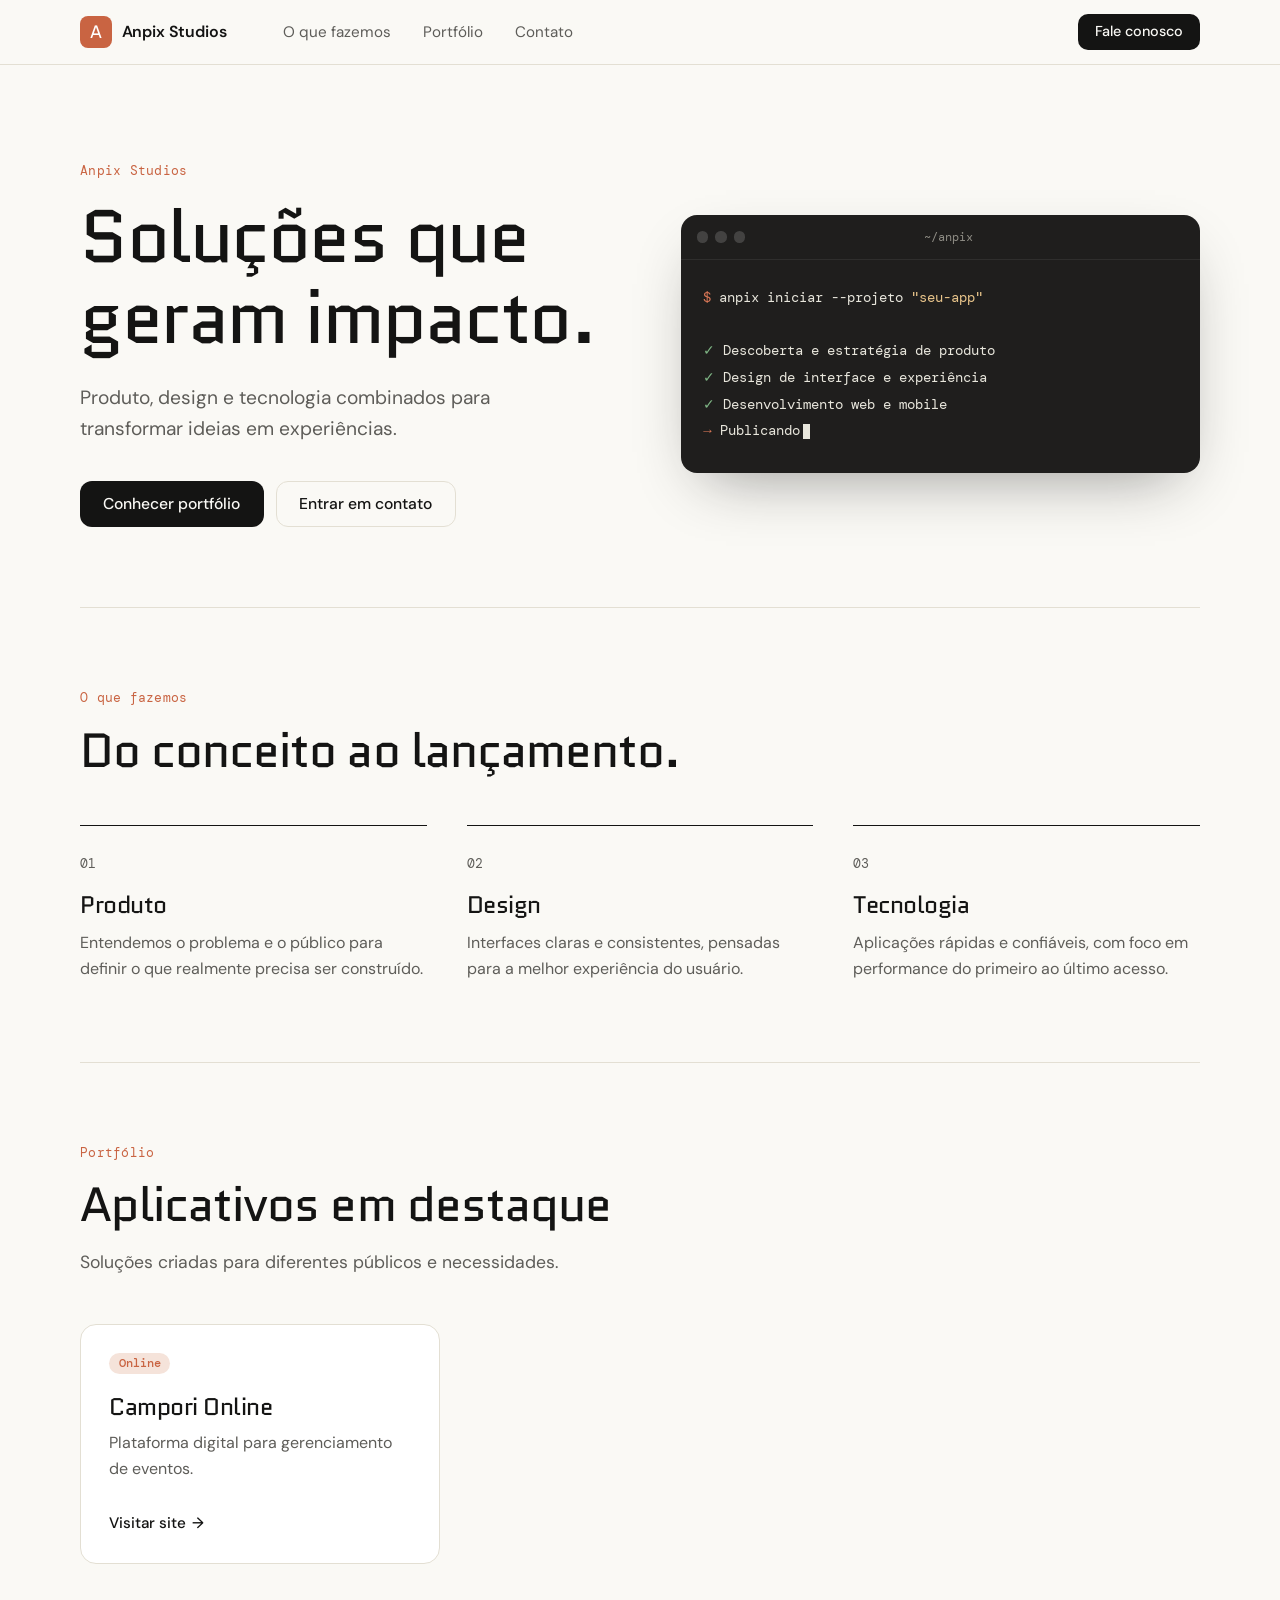
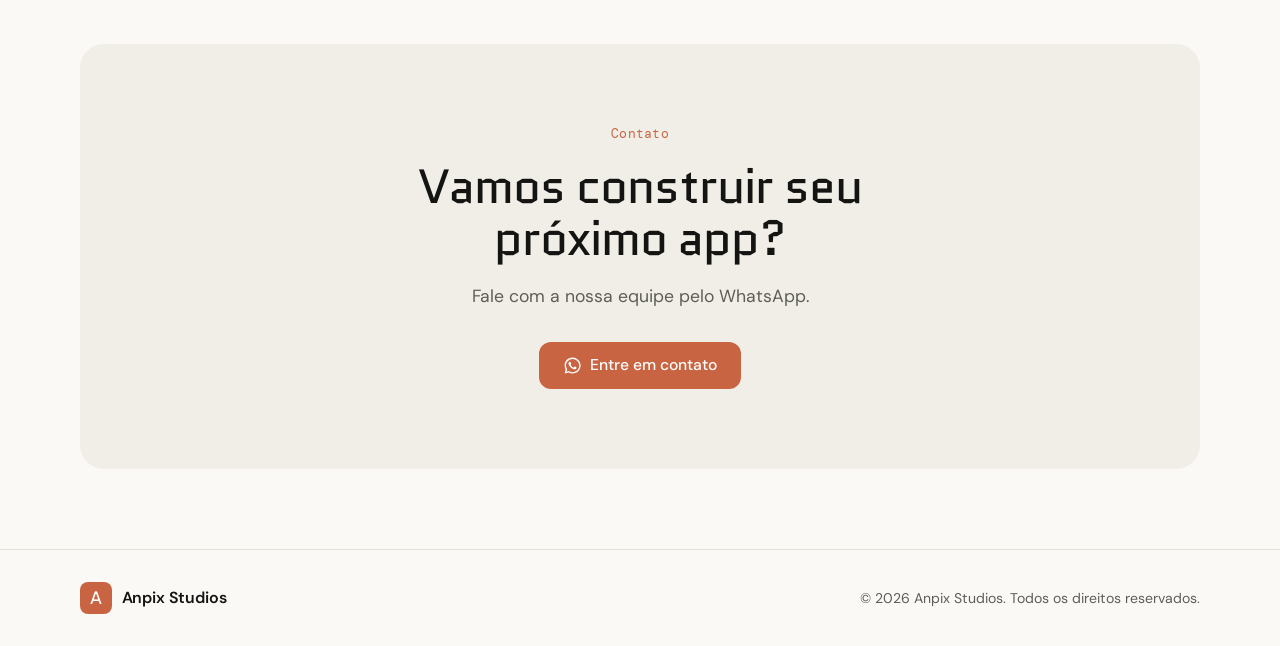
==== commit fce24000: "style: use Quantico for headings Co-Authored-By: Claude Opus 5.5 <noreply@anthropic.com> Claude-Sess" ====
--- a/index.html
+++ b/index.html
@@ -11,7 +11,7 @@
     <link rel="preconnect" href="https://fonts.googleapis.com" />
     <link rel="preconnect" href="https://fonts.gstatic.com" crossorigin />
     <link
-      href="https://fonts.googleapis.com/css2?family=DM+Mono:wght@400;500&family=DM+Sans:opsz,wght@9..40,400;9..40,500;9..40,600&family=Source+Serif+4:opsz,wght@8..60,400;8..60,500&display=swap"
+      href="https://fonts.googleapis.com/css2?family=DM+Mono:wght@400;500&family=DM+Sans:opsz,wght@9..40,400;9..40,500;9..40,600&family=Quantico:wght@400;700&display=swap"
       rel="stylesheet" />
     <link rel="stylesheet" href="styles.css" />
   </head>
--- a/styles.css
+++ b/styles.css
@@ -16,7 +16,7 @@
   --ok: #7fb685;
   --radius-lg: 16px;
   --radius-md: 12px;
-  --font-serif: "Source Serif 4", Georgia, serif;
+  --font-display: "Quantico", system-ui, sans-serif;
   --font-sans: "DM Sans", system-ui, sans-serif;
   --font-mono: "DM Mono", ui-monospace, monospace;
 }
@@ -104,7 +104,7 @@
   border-radius: 8px;
   background: var(--accent);
   color: #fff;
-  font-family: var(--font-serif);
+  font-family: var(--font-display);
   font-size: 1.1rem;
 }
 
@@ -204,7 +204,7 @@
 h2,
 h3 {
   margin: 0;
-  font-family: var(--font-serif);
+  font-family: var(--font-display);
   font-weight: 400;
   letter-spacing: -0.02em;
   line-height: 1.1;
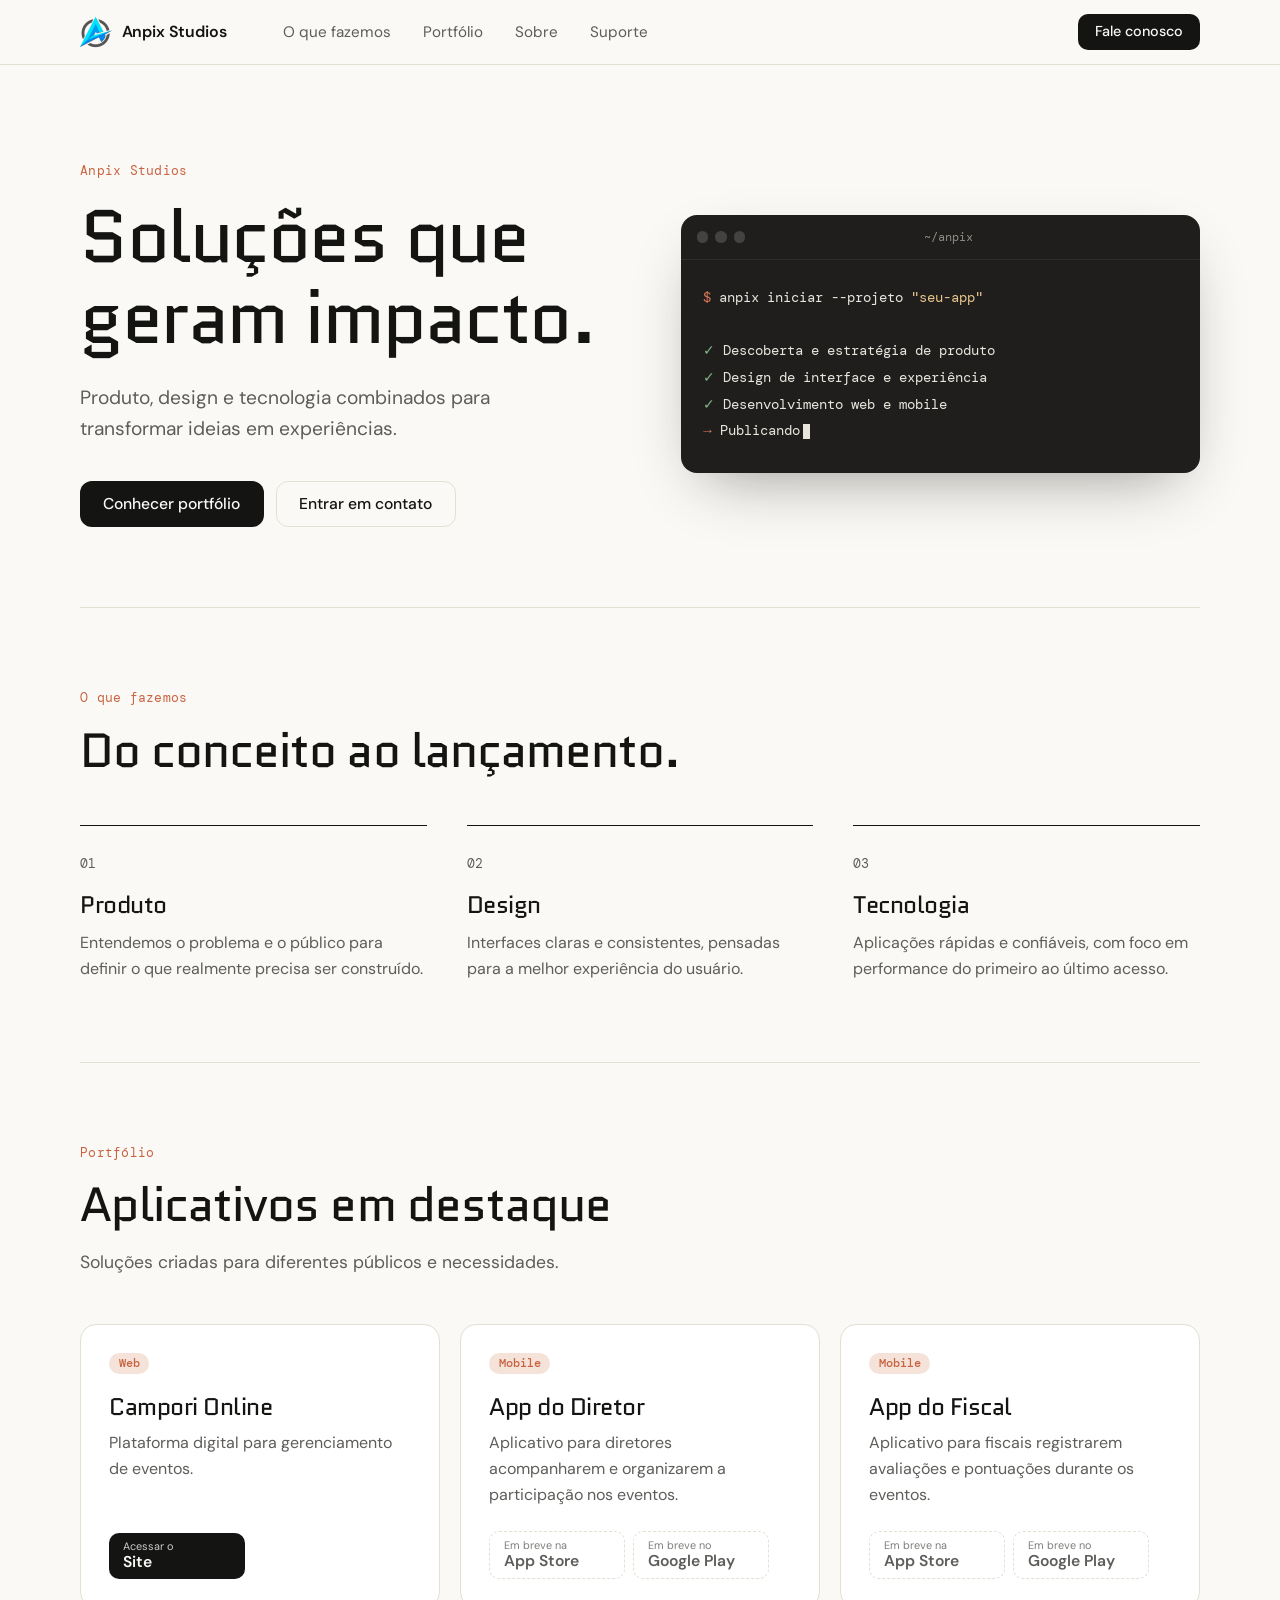
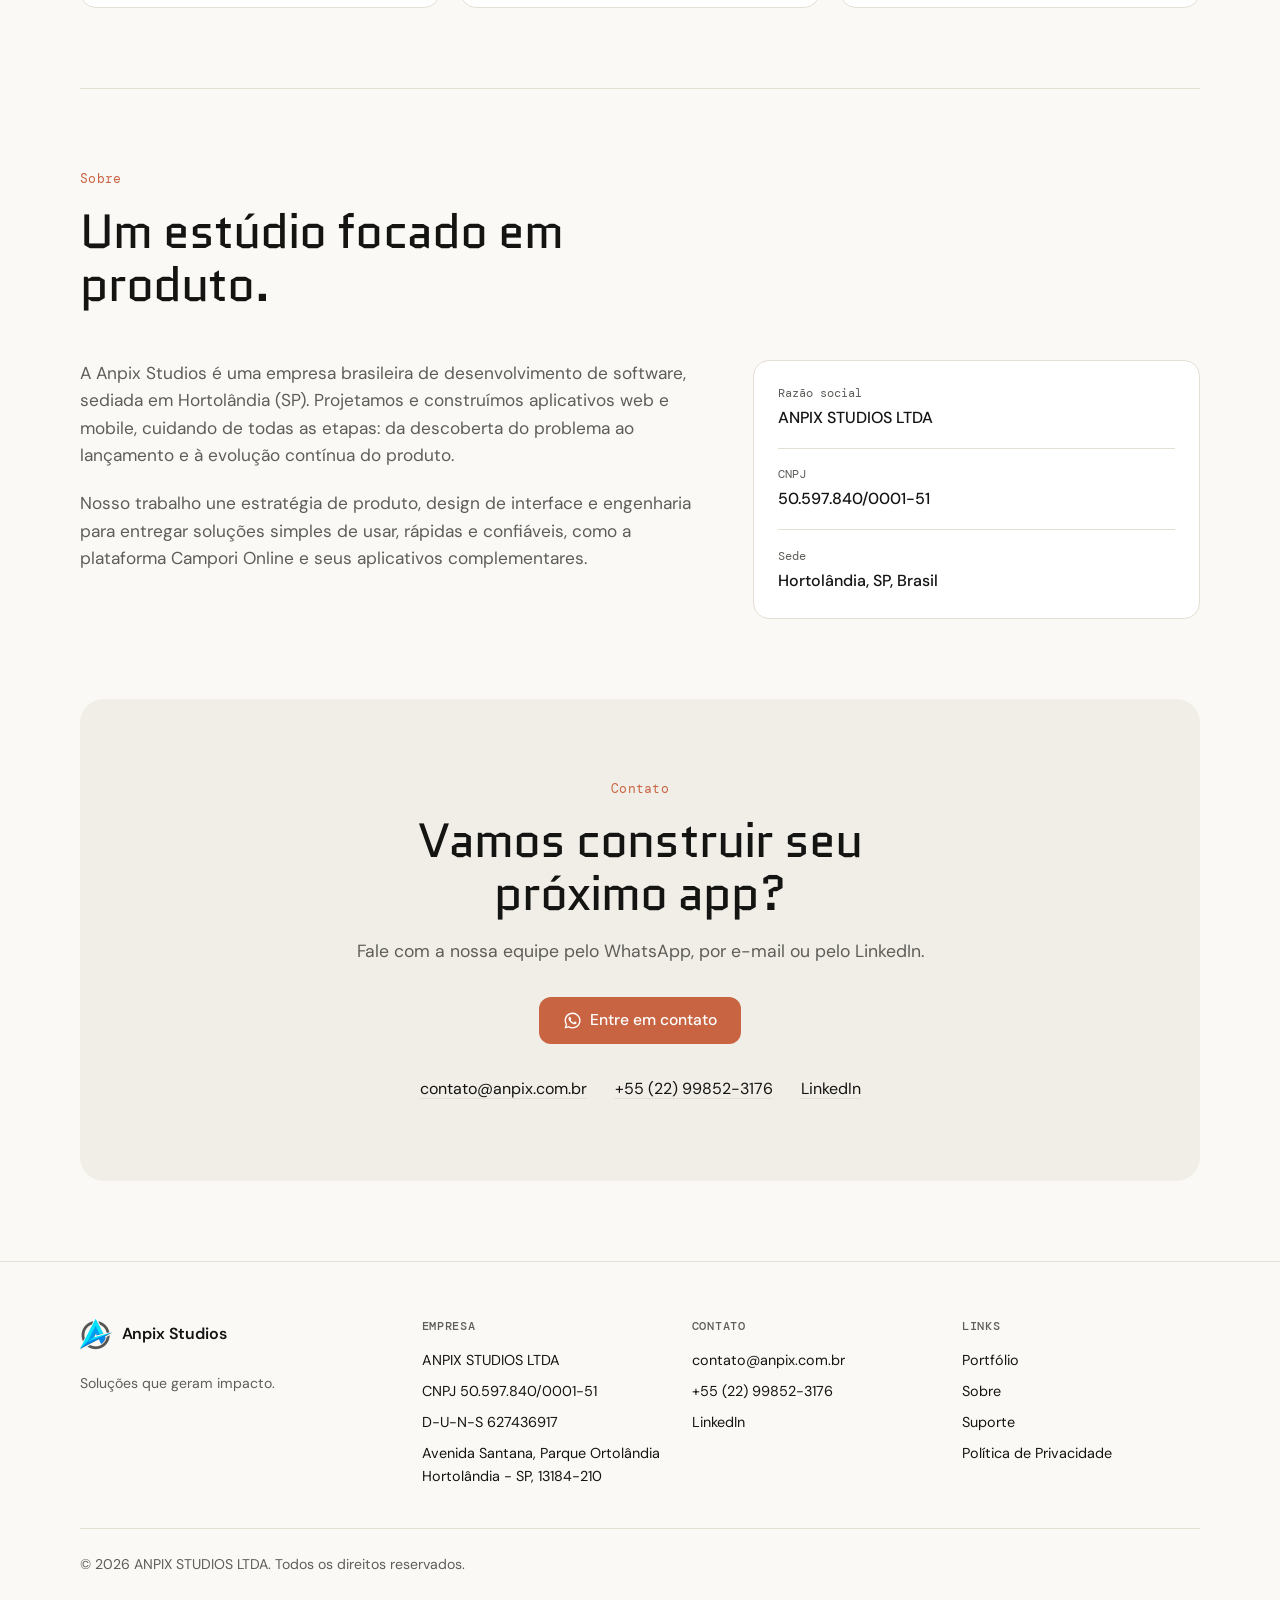
==== commit 863bb695: "feat: add company info, about, support and privacy pages - Official logo, favicon, Apple touch icon " ====
--- a/index.html
+++ b/index.html
@@ -6,8 +6,47 @@
     <title>Anpix Studios | Soluções que geram impacto</title>
     <meta
       name="description"
-      content="Soluções digitais com foco na performance e experiência do usuário." />
+      content="Anpix Studios: estúdio de produto, design e tecnologia. Criamos aplicativos web e mobile com foco em performance e experiência do usuário." />
     <meta name="color-scheme" content="light dark" />
+    <link rel="canonical" href="https://anpix.com.br/" />
+    <link rel="icon" href="favicon.ico" sizes="any" />
+    <link rel="icon" href="assets/favicon-32.png" type="image/png" />
+    <link rel="apple-touch-icon" href="assets/apple-touch-icon.png" />
+    <meta property="og:type" content="website" />
+    <meta property="og:locale" content="pt_BR" />
+    <meta property="og:site_name" content="Anpix Studios" />
+    <meta property="og:title" content="Anpix Studios | Soluções que geram impacto" />
+    <meta
+      property="og:description"
+      content="Produto, design e tecnologia combinados para transformar ideias em experiências." />
+    <meta property="og:url" content="https://anpix.com.br/" />
+    <meta property="og:image" content="https://anpix.com.br/assets/og-image.png" />
+    <meta property="og:image:width" content="1200" />
+    <meta property="og:image:height" content="630" />
+    <meta name="twitter:card" content="summary_large_image" />
+    <script type="application/ld+json">
+      {
+        "@context": "https://schema.org",
+        "@type": "Organization",
+        "name": "Anpix Studios",
+        "legalName": "ANPIX STUDIOS LTDA",
+        "taxID": "50.597.840/0001-51",
+        "duns": "627436917",
+        "url": "https://anpix.com.br",
+        "logo": "https://anpix.com.br/assets/logo.png",
+        "email": "contato@anpix.com.br",
+        "telephone": "+55-22-99852-3176",
+        "address": {
+          "@type": "PostalAddress",
+          "streetAddress": "Avenida Santana, Parque Ortolândia",
+          "addressLocality": "Hortolândia",
+          "addressRegion": "SP",
+          "postalCode": "13184-210",
+          "addressCountry": "BR"
+        },
+        "sameAs": ["https://www.linkedin.com/company/11312667"]
+      }
+    </script>
     <link rel="preconnect" href="https://fonts.googleapis.com" />
     <link rel="preconnect" href="https://fonts.gstatic.com" crossorigin />
     <link
@@ -19,14 +58,14 @@
     <header class="site-header">
       <nav class="nav container" aria-label="Principal">
         <a class="logo" href="#topo" aria-label="Anpix Studios, início">
-          <!-- Placeholder: substituir pela logo oficial da empresa -->
-          <span class="logo-mark" aria-hidden="true">A</span>
+          <img class="logo-img" src="assets/logo.png" alt="" width="32" height="32" />
           <span class="logo-text">Anpix Studios</span>
         </a>
         <ul class="nav-links">
           <li><a href="#servicos">O que fazemos</a></li>
           <li><a href="#portfolio">Portfólio</a></li>
-          <li><a href="#contato">Contato</a></li>
+          <li><a href="#sobre">Sobre</a></li>
+          <li><a href="suporte.html">Suporte</a></li>
         </ul>
         <a class="btn btn-dark btn-sm" href="#contato">Fale conosco</a>
       </nav>
@@ -75,10 +114,9 @@
           <article class="feature">
             <span class="feature-index">01</span>
             <h3>Produto</h3>
-            <p
-              >Entendemos o problema e o público para definir o que realmente precisa ser
-              construído.</p
-            >
+            <p>
+              Entendemos o problema e o público para definir o que realmente precisa ser construído.
+            </p>
           </article>
           <article class="feature">
             <span class="feature-index">02</span>
@@ -88,10 +126,9 @@
           <article class="feature">
             <span class="feature-index">03</span>
             <h3>Tecnologia</h3>
-            <p
-              >Aplicações rápidas e confiáveis, com foco em performance do primeiro ao último
-              acesso.</p
-            >
+            <p>
+              Aplicações rápidas e confiáveis, com foco em performance do primeiro ao último acesso.
+            </p>
           </article>
         </div>
       </section>
@@ -103,47 +140,101 @@
           <p>Soluções criadas para diferentes públicos e necessidades.</p>
         </div>
 
+        <!--
+          Selos das lojas: quando o app estiver publicado, troque o <span class="store-badge is-soon">
+          por <a class="store-badge" href="LINK_DA_LOJA" target="_blank" rel="noopener noreferrer">
+          e troque "Em breve na"/"Em breve no" por "Baixar na"/"Disponível no".
+        -->
         <div class="cards-grid">
-          <a
-            class="app-card is-live"
-            href="https://camporionline.org"
-            target="_blank"
-            rel="noopener noreferrer"
-            aria-label="Abrir site do Campori Online">
-            <span class="app-badge">Online</span>
+          <article class="app-card">
+            <span class="app-badge">Web</span>
             <h3>Campori Online</h3>
             <p>Plataforma digital para gerenciamento de eventos.</p>
-            <span class="card-link">Visitar site</span>
-          </a>
-
-          <!--
+            <div class="store-badges">
+              <a
+                class="store-badge"
+                href="https://camporionline.org"
+                target="_blank"
+                rel="noopener noreferrer">
+                <small>Acessar o</small>
+                <strong>Site</strong>
+              </a>
+            </div>
+          </article>
+
           <article class="app-card">
-            <span class="app-badge app-badge-muted">Em atualização</span>
-            <h3>App 02</h3>
+            <span class="app-badge">Mobile</span>
+            <h3>App do Diretor</h3>
+            <p>Aplicativo para diretores acompanharem e organizarem a participação nos eventos.</p>
+            <div class="store-badges">
+              <span class="store-badge is-soon">
+                <small>Em breve na</small>
+                <strong>App Store</strong>
+              </span>
+              <span class="store-badge is-soon">
+                <small>Em breve no</small>
+                <strong>Google Play</strong>
+              </span>
+            </div>
+          </article>
+
+          <article class="app-card">
+            <span class="app-badge">Mobile</span>
+            <h3>App do Fiscal</h3>
+            <p>Aplicativo para fiscais registrarem avaliações e pontuações durante os eventos.</p>
+            <div class="store-badges">
+              <span class="store-badge is-soon">
+                <small>Em breve na</small>
+                <strong>App Store</strong>
+              </span>
+              <span class="store-badge is-soon">
+                <small>Em breve no</small>
+                <strong>Google Play</strong>
+              </span>
+            </div>
+          </article>
+        </div>
+      </section>
+
+      <section id="sobre" class="section container">
+        <div class="section-header">
+          <p class="eyebrow">Sobre</p>
+          <h2>Um estúdio focado em produto.</h2>
+        </div>
+        <div class="about">
+          <div class="about-text">
             <p>
-              Projeto mobile com foco em organização e colaboração para equipes
-              modernas.
+              A Anpix Studios é uma empresa brasileira de desenvolvimento de software, sediada em
+              Hortolândia (SP). Projetamos e construímos aplicativos web e mobile, cuidando de todas
+              as etapas: da descoberta do problema ao lançamento e à evolução contínua do produto.
             </p>
-            <span class="card-link card-link-muted">Site em breve</span>
-          </article>
-
-          <article class="app-card">
-            <span class="app-badge app-badge-muted">Em atualização</span>
-            <h3>App 03</h3>
             <p>
-              Solução pensada para simplificar fluxos e melhorar resultados de
-              negócios.
+              Nosso trabalho une estratégia de produto, design de interface e engenharia para
+              entregar soluções simples de usar, rápidas e confiáveis, como a plataforma Campori
+              Online e seus aplicativos complementares.
             </p>
-            <span class="card-link card-link-muted">Site em breve</span>
-          </article>
-          -->
+          </div>
+          <dl class="about-facts">
+            <div>
+              <dt>Razão social</dt>
+              <dd>ANPIX STUDIOS LTDA</dd>
+            </div>
+            <div>
+              <dt>CNPJ</dt>
+              <dd>50.597.840/0001-51</dd>
+            </div>
+            <div>
+              <dt>Sede</dt>
+              <dd>Hortolândia, SP, Brasil</dd>
+            </div>
+          </dl>
         </div>
       </section>
 
       <section id="contato" class="cta container">
         <p class="eyebrow">Contato</p>
         <h2>Vamos construir seu próximo app?</h2>
-        <p>Fale com a nossa equipe pelo WhatsApp.</p>
+        <p>Fale com a nossa equipe pelo WhatsApp, por e-mail ou pelo LinkedIn.</p>
         <a
           class="btn btn-accent"
           href="https://wa.me/5522998523176?text=Ol%C3%A1%2C%20Anpix%20Studios!%20Gostaria%20de%20falar%20sobre%20um%20projeto."
@@ -157,16 +248,69 @@
           </svg>
           <span>Entre em contato</span>
         </a>
+        <ul class="contact-list">
+          <li><a href="mailto:contato@anpix.com.br">contato@anpix.com.br</a></li>
+          <li><a href="tel:+5522998523176">+55 (22) 99852-3176</a></li>
+          <li>
+            <a
+              href="https://www.linkedin.com/company/11312667"
+              target="_blank"
+              rel="noopener noreferrer"
+              >LinkedIn</a
+            >
+          </li>
+        </ul>
       </section>
     </main>
 
     <footer class="footer">
       <div class="footer-inner container">
-        <a class="logo" href="#topo" aria-label="Anpix Studios, voltar ao topo">
-          <span class="logo-mark" aria-hidden="true">A</span>
-          <span class="logo-text">Anpix Studios</span>
-        </a>
-        <p>© <span id="currentYear"></span> Anpix Studios. Todos os direitos reservados.</p>
+        <div class="footer-brand">
+          <a class="logo" href="#topo" aria-label="Anpix Studios, voltar ao topo">
+            <img class="logo-img" src="assets/logo.png" alt="" width="32" height="32" />
+            <span class="logo-text">Anpix Studios</span>
+          </a>
+          <p>Soluções que geram impacto.</p>
+        </div>
+
+        <div class="footer-col">
+          <h4>Empresa</h4>
+          <ul>
+            <li>ANPIX STUDIOS LTDA</li>
+            <li>CNPJ 50.597.840/0001-51</li>
+            <li>D-U-N-S 627436917</li>
+            <li>Avenida Santana, Parque Ortolândia<br />Hortolândia - SP, 13184-210</li>
+          </ul>
+        </div>
+
+        <div class="footer-col">
+          <h4>Contato</h4>
+          <ul>
+            <li><a href="mailto:contato@anpix.com.br">contato@anpix.com.br</a></li>
+            <li><a href="tel:+5522998523176">+55 (22) 99852-3176</a></li>
+            <li>
+              <a
+                href="https://www.linkedin.com/company/11312667"
+                target="_blank"
+                rel="noopener noreferrer"
+                >LinkedIn</a
+              >
+            </li>
+          </ul>
+        </div>
+
+        <div class="footer-col">
+          <h4>Links</h4>
+          <ul>
+            <li><a href="#portfolio">Portfólio</a></li>
+            <li><a href="#sobre">Sobre</a></li>
+            <li><a href="suporte.html">Suporte</a></li>
+            <li><a href="privacidade.html">Política de Privacidade</a></li>
+          </ul>
+        </div>
+      </div>
+      <div class="footer-bottom container">
+        <p>© <span id="currentYear"></span> ANPIX STUDIOS LTDA. Todos os direitos reservados.</p>
       </div>
     </footer>
 
--- a/styles.css
+++ b/styles.css
@@ -96,16 +96,10 @@
   text-decoration: none;
 }
 
-.logo-mark {
-  display: inline-grid;
-  place-items: center;
+.logo-img {
+  display: block;
   width: 2rem;
   height: 2rem;
-  border-radius: 8px;
-  background: var(--accent);
-  color: #fff;
-  font-family: var(--font-display);
-  font-size: 1.1rem;
 }
 
 .logo-text {
@@ -192,6 +186,8 @@
 
 .btn:focus-visible,
 .app-card:focus-visible,
+.store-badge:focus-visible,
+.support-card:focus-visible,
 .nav-links a:focus-visible,
 .logo:focus-visible {
   outline: 2px solid var(--accent);
@@ -385,11 +381,6 @@
     transform 0.2s ease;
 }
 
-.app-card.is-live:hover {
-  border-color: var(--accent);
-  transform: translateY(-3px);
-}
-
 .app-badge {
   padding: 0.2rem 0.6rem;
   border-radius: 999px;
@@ -398,11 +389,6 @@
   font: 500 0.72rem var(--font-mono);
 }
 
-.app-badge-muted {
-  background: var(--surface-2);
-  color: var(--muted);
-}
-
 .app-card h3 {
   margin-top: 1.25rem;
 }
@@ -412,25 +398,82 @@
   color: var(--muted);
 }
 
-.card-link {
+.store-badges {
+  display: flex;
+  flex-wrap: wrap;
+  gap: 0.5rem;
   margin-top: auto;
+}
+
+.store-badge {
   display: inline-flex;
-  gap: 0.4rem;
+  flex-direction: column;
+  min-width: 8.5rem;
+  padding: 0.45rem 0.9rem;
+  border-radius: 10px;
+  background: var(--btn-dark-bg);
+  color: var(--btn-dark-text);
+  text-decoration: none;
+  line-height: 1.2;
+  transition: background-color 0.2s ease;
+}
+
+.store-badge small {
+  font-size: 0.68rem;
+  opacity: 0.8;
+}
+
+.store-badge strong {
+  font-weight: 600;
+  font-size: 0.98rem;
+}
+
+a.store-badge:hover {
+  background: color-mix(in srgb, var(--btn-dark-bg) 82%, var(--bg));
+}
+
+.store-badge.is-soon {
+  background: transparent;
+  color: var(--muted);
+  border: 1px dashed var(--line);
+}
+
+/* About */
+
+.about {
+  display: grid;
+  grid-template-columns: 1.4fr 1fr;
+  gap: 3rem;
+}
+
+.about-text p {
+  margin: 0 0 1.25rem;
+  font-size: 1.08rem;
+  color: var(--muted);
+}
+
+.about-facts {
+  margin: 0;
+  padding: 1.5rem;
+  border: 1px solid var(--line);
+  border-radius: var(--radius-lg);
+  background: var(--surface);
+}
+
+.about-facts div + div {
+  margin-top: 1.1rem;
+  padding-top: 1.1rem;
+  border-top: 1px solid var(--line);
+}
+
+.about-facts dt {
+  font: 0.75rem var(--font-mono);
+  color: var(--muted);
+}
+
+.about-facts dd {
+  margin: 0.25rem 0 0;
   font-weight: 500;
-  font-size: 0.95rem;
-}
-
-.card-link::after {
-  content: "→";
-  transition: transform 0.2s ease;
-}
-
-.app-card.is-live:hover .card-link::after {
-  transform: translateX(3px);
-}
-
-.card-link-muted {
-  color: var(--muted);
 }
 
 /* Contact CTA */
@@ -454,6 +497,26 @@
   color: var(--muted);
 }
 
+.contact-list {
+  display: flex;
+  flex-wrap: wrap;
+  justify-content: center;
+  gap: 0.5rem 1.75rem;
+  margin: 2rem 0 0;
+  padding: 0;
+  list-style: none;
+}
+
+.contact-list a {
+  color: var(--text);
+  text-underline-offset: 4px;
+  text-decoration-color: var(--line);
+}
+
+.contact-list a:hover {
+  text-decoration-color: var(--accent);
+}
+
 /* Footer */
 
 .footer {
@@ -461,17 +524,149 @@
 }
 
 .footer-inner {
-  display: flex;
-  align-items: center;
-  justify-content: space-between;
-  gap: 1rem;
-  padding: 2rem 0;
+  display: grid;
+  grid-template-columns: 1.3fr repeat(3, 1fr);
+  gap: 2rem;
+  padding: 3.5rem 0 2.5rem;
 }
 
 .footer p {
   margin: 0;
   font-size: 0.88rem;
   color: var(--muted);
+}
+
+.footer-brand p {
+  margin-top: 0.9rem;
+}
+
+.footer-col h4 {
+  margin: 0 0 0.9rem;
+  font: 500 0.75rem var(--font-mono);
+  color: var(--muted);
+  text-transform: uppercase;
+  letter-spacing: 0.06em;
+}
+
+.footer-col ul {
+  margin: 0;
+  padding: 0;
+  list-style: none;
+  font-size: 0.9rem;
+}
+
+.footer-col li + li {
+  margin-top: 0.5rem;
+}
+
+.footer-col a {
+  text-decoration: none;
+}
+
+.footer-col a:hover {
+  color: var(--accent);
+}
+
+.footer-bottom {
+  padding: 1.5rem 0 2rem;
+  border-top: 1px solid var(--line);
+}
+
+/* Legal and support pages */
+
+.page {
+  max-width: 760px;
+  padding: 4.5rem 0 5rem;
+}
+
+.page-header {
+  margin-bottom: 3rem;
+}
+
+.page-header p:not(.eyebrow) {
+  margin: 1rem 0 0;
+  color: var(--muted);
+}
+
+.prose h2 {
+  margin: 2.75rem 0 1rem;
+  font-size: 1.6rem;
+}
+
+.prose h3 {
+  margin: 1.75rem 0 0.6rem;
+  font-size: 1.2rem;
+}
+
+.prose p,
+.prose li {
+  color: var(--muted);
+}
+
+.prose ul {
+  padding-left: 1.25rem;
+}
+
+.prose li + li {
+  margin-top: 0.4rem;
+}
+
+.prose a {
+  color: var(--text);
+  text-underline-offset: 3px;
+}
+
+.prose strong {
+  color: var(--text);
+  font-weight: 600;
+}
+
+.support-cards {
+  display: grid;
+  grid-template-columns: repeat(3, minmax(0, 1fr));
+  gap: 1rem;
+  margin-bottom: 1rem;
+}
+
+.support-card {
+  padding: 1.25rem;
+  border: 1px solid var(--line);
+  border-radius: var(--radius-lg);
+  background: var(--surface);
+  text-decoration: none;
+  transition: border-color 0.2s ease;
+}
+
+.support-card:hover {
+  border-color: var(--accent);
+}
+
+.support-card span {
+  display: block;
+  font: 0.75rem var(--font-mono);
+  color: var(--muted);
+}
+
+.support-card strong {
+  display: block;
+  margin-top: 0.4rem;
+  font-weight: 500;
+  overflow-wrap: anywhere;
+}
+
+.faq details {
+  border-bottom: 1px solid var(--line);
+  padding: 1rem 0;
+}
+
+.faq summary {
+  cursor: pointer;
+  font-weight: 500;
+  color: var(--text);
+}
+
+.faq details p {
+  margin: 0.75rem 0 0;
 }
 
 @keyframes rise-in {
@@ -511,8 +706,14 @@
   }
 
   .features,
-  .cards-grid {
+  .cards-grid,
+  .about,
+  .support-cards {
     grid-template-columns: 1fr;
+  }
+
+  .footer-inner {
+    grid-template-columns: 1fr 1fr;
   }
 
   .nav-links {
@@ -547,7 +748,10 @@
   }
 
   .footer-inner {
-    flex-direction: column;
-    text-align: center;
-  }
-}
+    grid-template-columns: 1fr;
+  }
+
+  .page {
+    padding: 3rem 0 3.5rem;
+  }
+}
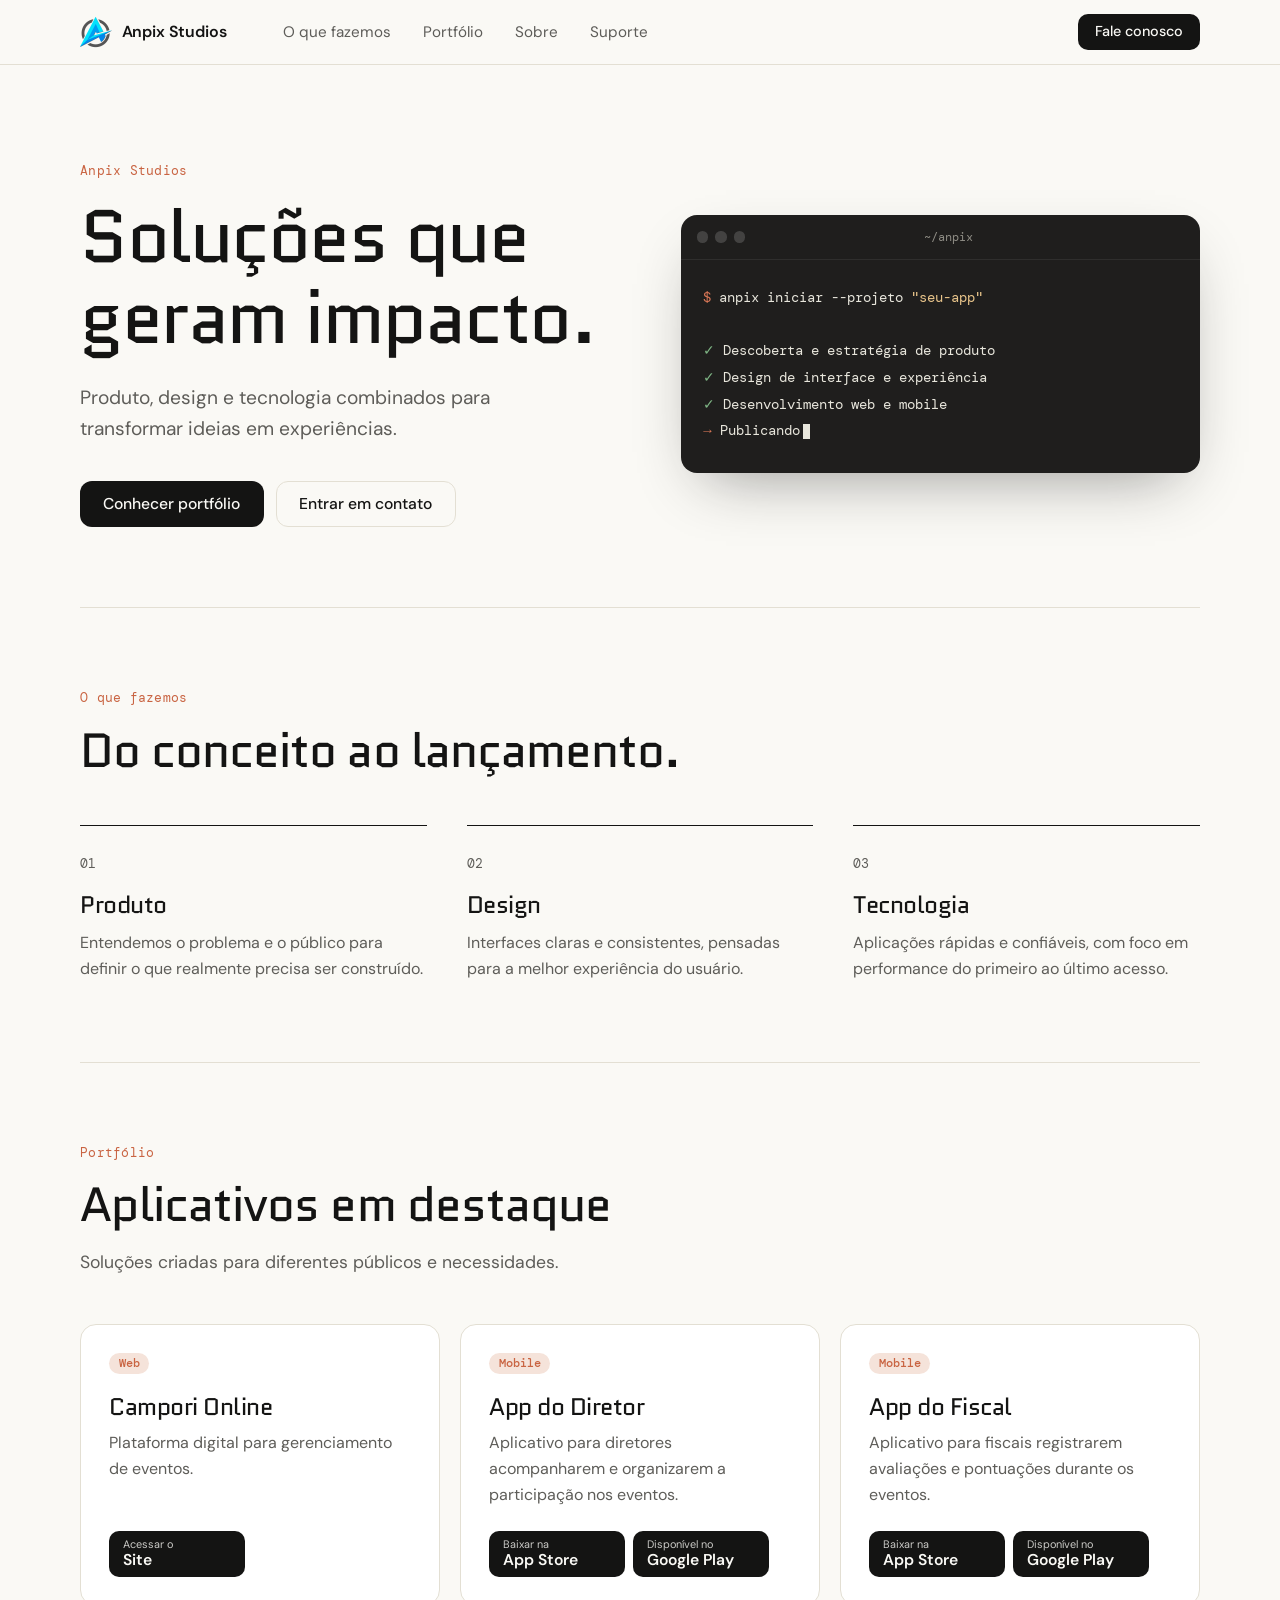
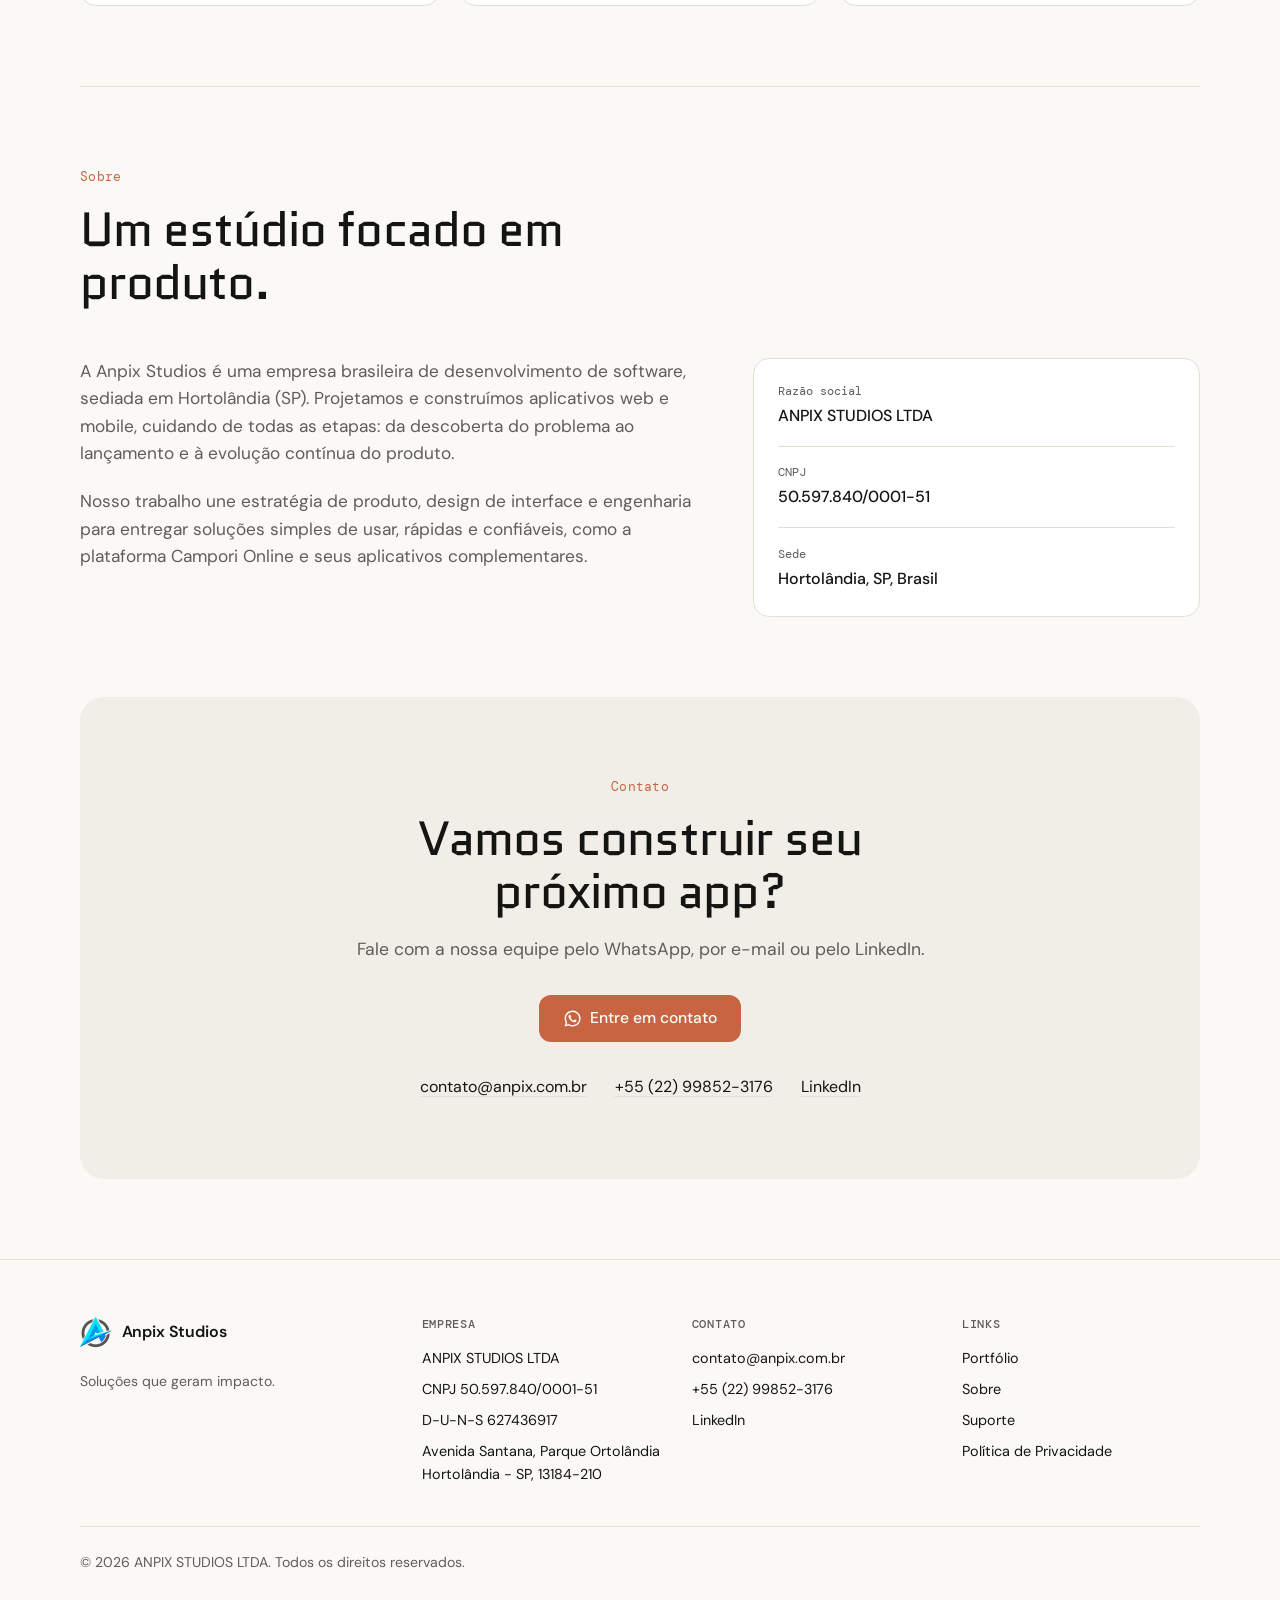
==== commit a91590ca: "feat: link Diretor and Fiscal apps to App Store and Google Play Co-Authored-By: Claude Opus 5.5 <nor" ====
--- a/index.html
+++ b/index.html
@@ -139,12 +139,6 @@
           <h2>Aplicativos em destaque</h2>
           <p>Soluções criadas para diferentes públicos e necessidades.</p>
         </div>
-
-        <!--
-          Selos das lojas: quando o app estiver publicado, troque o <span class="store-badge is-soon">
-          por <a class="store-badge" href="LINK_DA_LOJA" target="_blank" rel="noopener noreferrer">
-          e troque "Em breve na"/"Em breve no" por "Baixar na"/"Disponível no".
-        -->
         <div class="cards-grid">
           <article class="app-card">
             <span class="app-badge">Web</span>
@@ -167,14 +161,24 @@
             <h3>App do Diretor</h3>
             <p>Aplicativo para diretores acompanharem e organizarem a participação nos eventos.</p>
             <div class="store-badges">
-              <span class="store-badge is-soon">
-                <small>Em breve na</small>
+              <a
+                class="store-badge"
+                href="https://apps.apple.com/app/diretor-campori-online/id6448553809"
+                target="_blank"
+                rel="noopener noreferrer"
+                aria-label="Baixar App do Diretor na App Store">
+                <small>Baixar na</small>
                 <strong>App Store</strong>
-              </span>
-              <span class="store-badge is-soon">
-                <small>Em breve no</small>
+              </a>
+              <a
+                class="store-badge"
+                href="https://play.google.com/store/apps/details?id=org.camporionline.directors"
+                target="_blank"
+                rel="noopener noreferrer"
+                aria-label="Baixar App do Diretor no Google Play">
+                <small>Disponível no</small>
                 <strong>Google Play</strong>
-              </span>
+              </a>
             </div>
           </article>
 
@@ -183,14 +187,24 @@
             <h3>App do Fiscal</h3>
             <p>Aplicativo para fiscais registrarem avaliações e pontuações durante os eventos.</p>
             <div class="store-badges">
-              <span class="store-badge is-soon">
-                <small>Em breve na</small>
+              <a
+                class="store-badge"
+                href="https://apps.apple.com/app/fiscal-campori-online/id6450610773"
+                target="_blank"
+                rel="noopener noreferrer"
+                aria-label="Baixar App do Fiscal na App Store">
+                <small>Baixar na</small>
                 <strong>App Store</strong>
-              </span>
-              <span class="store-badge is-soon">
-                <small>Em breve no</small>
+              </a>
+              <a
+                class="store-badge"
+                href="https://play.google.com/store/apps/details?id=org.camporionline.staffs"
+                target="_blank"
+                rel="noopener noreferrer"
+                aria-label="Baixar App do Fiscal no Google Play">
+                <small>Disponível no</small>
                 <strong>Google Play</strong>
-              </span>
+              </a>
             </div>
           </article>
         </div>
--- a/styles.css
+++ b/styles.css
@@ -432,12 +432,6 @@
   background: color-mix(in srgb, var(--btn-dark-bg) 82%, var(--bg));
 }
 
-.store-badge.is-soon {
-  background: transparent;
-  color: var(--muted);
-  border: 1px dashed var(--line);
-}
-
 /* About */
 
 .about {
